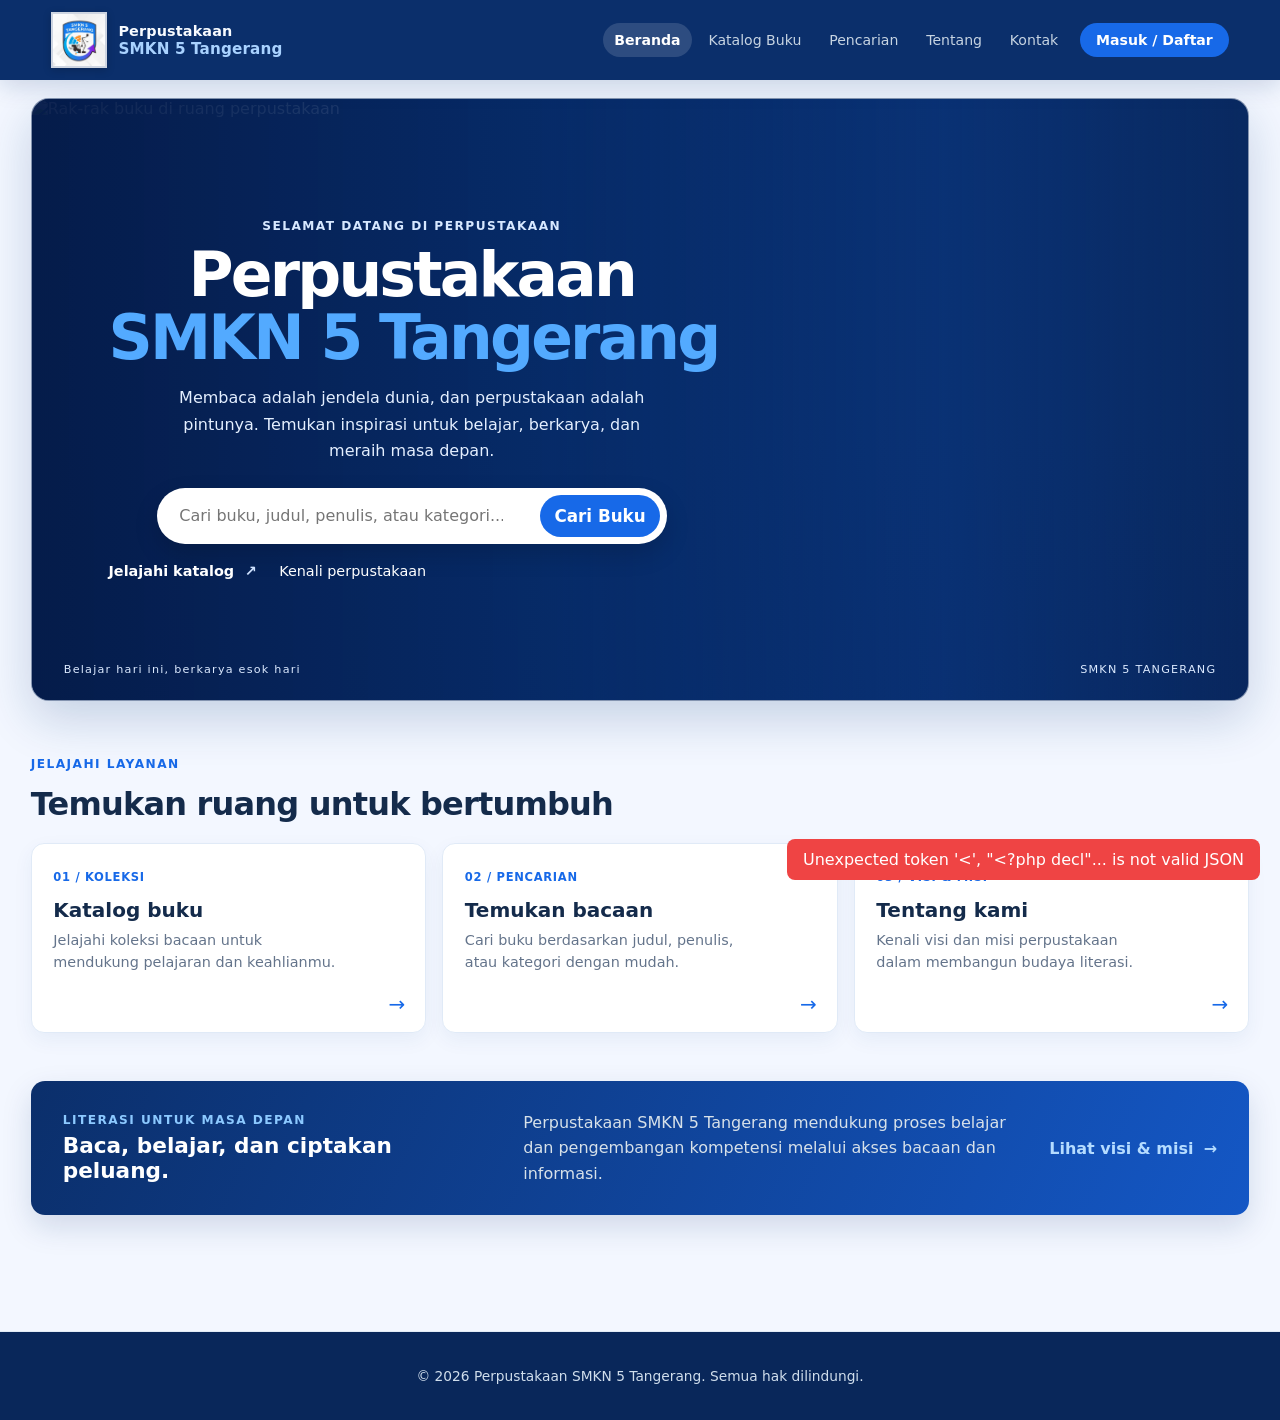
==== index.html @ cb577e8e "Update library branding for SMKN 5 Tangerang Co-authored-by: Copilot <223556219+Copilot@users.norepl" ====
<!DOCTYPE html>
<html lang="id">
<head>
    <meta charset="UTF-8">
    <meta name="viewport" content="width=device-width, initial-scale=1.0">
    <meta name="theme-color" content="#0b2f6b">
    <title>Perpustakaan SMKN 5 Tangerang</title>
    <link rel="stylesheet" href="stle.css">
</head>
<body>
    <header id="site-header">
        <div class="brand-group">
            <a class="site-logo" href="index.html" aria-label="Beranda"><img src="logo-smkn5.jpg" alt="Logo SMKN 5 Tangerang"></a>
            <h1>Perpustakaan<br><strong>SMKN 5 Tangerang</strong></h1>
        </div>
        <nav>
            <ul>
                <li><a href="index.html">Beranda</a></li>
                <li><a href="katalog.html">Katalog Buku</a></li>
                <li><a href="pencarian.html">Pencarian</a></li>
                <li><a href="tentang.html">Tentang</a></li>
                <li><a href="kontak.html">Kontak</a></li>
                <li id="nav-auth"><a href="login.html">Masuk / Daftar</a></li>
            </ul>
        </nav>
    </header>
    <main class="home-main">
        <section class="home-hero" aria-labelledby="home-title">
            <img class="home-hero-image" src="https://images.unsplash.com/photo-1507842217343-583bb7270b66?auto=format&amp;fit=crop&amp;w=2200&amp;q=85" alt="Rak-rak buku di ruang perpustakaan" fetchpriority="high">
            <div class="home-hero-shade"></div>
            <div class="home-hero-copy">
                <p class="home-eyebrow">Selamat datang di perpustakaan</p>
                <h2 id="home-title">Perpustakaan<br><span>SMKN 5 Tangerang</span></h2>
                <p class="home-intro">Membaca adalah jendela dunia, dan perpustakaan adalah pintunya. Temukan inspirasi untuk belajar, berkarya, dan meraih masa depan.</p>
                <form class="home-search" action="pencarian.html" method="get" role="search">
                    <label class="visually-hidden" for="home-search-input">Cari judul, penulis, atau kategori</label>
                    <input id="home-search-input" name="q" type="search" placeholder="Cari buku, judul, penulis, atau kategori..." autocomplete="off">
                    <button class="btn-primary" type="submit">Cari Buku</button>
                </form>
                <div class="hero-actions">
                    <a href="katalog.html" class="home-text-link">Jelajahi katalog <span aria-hidden="true">&#8599;</span></a>
                    <a href="tentang.html" class="home-text-link home-about-link">Kenali perpustakaan</a>
                </div>
            </div>
            <div class="home-hero-caption"><span>Belajar hari ini, berkarya esok hari</span><span>SMKN 5 TANGERANG</span></div>
        </section>

        <section class="home-shortcuts" aria-labelledby="shortcut-title">
            <div class="home-section-heading">
                <p class="home-eyebrow">Jelajahi layanan</p>
                <h2 id="shortcut-title">Temukan ruang untuk bertumbuh</h2>
            </div>
            <div class="shortcut-grid">
                <a class="shortcut-link" href="katalog.html">
                    <span class="shortcut-number">01 / KOLEKSI</span>
                    <h3>Katalog buku</h3>
                    <p>Jelajahi koleksi bacaan untuk mendukung pelajaran dan keahlianmu.</p>
                    <span class="shortcut-arrow" aria-hidden="true">&#8594;</span>
                </a>
                <a class="shortcut-link" href="pencarian.html">
                    <span class="shortcut-number">02 / PENCARIAN</span>
                    <h3>Temukan bacaan</h3>
                    <p>Cari buku berdasarkan judul, penulis, atau kategori dengan mudah.</p>
                    <span class="shortcut-arrow" aria-hidden="true">&#8594;</span>
                </a>
                <a class="shortcut-link" href="tentang.html">
                    <span class="shortcut-number">03 / VISI &amp; MISI</span>
                    <h3>Tentang kami</h3>
                    <p>Kenali visi dan misi perpustakaan dalam membangun budaya literasi.</p>
                    <span class="shortcut-arrow" aria-hidden="true">&#8594;</span>
                </a>
            </div>
        </section>

        <section class="home-news" aria-labelledby="news-title">
            <div>
                <p class="home-eyebrow">Literasi untuk masa depan</p>
                <h2 id="news-title">Baca, belajar, dan ciptakan peluang.</h2>
            </div>
            <p>Perpustakaan SMKN 5 Tangerang mendukung proses belajar dan pengembangan kompetensi melalui akses bacaan dan informasi.</p>
            <a class="home-news-link" href="tentang.html">Lihat visi &amp; misi <span aria-hidden="true">&#8594;</span></a>
        </section>
    </main>
    <footer>
        <p>&copy; 2026 Perpustakaan SMKN 5 Tangerang. Semua hak dilindungi.</p>
    </footer>
    <script src="script.js"></script>
</body>
</html>
---- stle.css ----
:root{
    --bg:#f3f6fa; --card:#f7d7a7; --accent:#214263; --accent-2:#397b9b; --success:#10b981; --danger:#ef4444; --muted:#637184;
}
*{box-sizing:border-box}
*[hidden]{display:none !important}
body{
    font-family: Inter, system-ui, -apple-system, 'Segoe UI', Roboto, 'Helvetica Neue', Arial;
    margin:0; padding:0; background:var(--bg); color:#2a4664;
}
header#site-header{
    background:#10263f;
    padding:0.9rem 1.2rem; display:flex; align-items:center; justify-content:space-between; gap:1rem; box-shadow:0 3px 14px rgba(16,38,63,0.16); flex-wrap:wrap;
}
.brand-group{display:flex; align-items:center; gap:0.75rem; min-width:0}
.site-logo{display:block; flex:0 0 54px; width:54px; height:54px; border-radius:50%; line-height:0}
.site-logo img{display:block; width:100%; height:100%}
header h1{font-size:1.05rem; margin:0; color:#f8fbff}
nav ul{list-style:none; margin:0; padding:0; display:flex; gap:0.6rem; align-items:center; flex-wrap:wrap}
nav li{ margin:0 }
nav a{ text-decoration:none; color:#c7d4e2; padding:0.45rem 0.6rem; border-radius:6px; display:inline-block; transition:background-color .18s ease, color .18s ease }
nav a:hover{ background:rgba(255,255,255,0.12); color:#ffffff }
#nav-auth{ margin-left:8px }
.user-greet{ font-weight:600; color:#ffffff; margin-right:0.5rem }

/* layout helpers */
.katalog-header{ display:flex; align-items:center; justify-content:space-between; gap:1rem; flex-wrap:wrap; margin-bottom:1rem }
.admin-controls{ display:flex; gap:0.8rem; align-items:flex-start; flex-wrap:wrap }
.admin-section{ display:flex; align-items:center; gap:0.6rem; flex-wrap:wrap }
.add-book-form{ display:flex; gap:0.5rem; align-items:center; flex-wrap:wrap }
.add-book-form input, .add-book-form select{ padding:0.5rem; border-radius:8px; border:1px solid #d6e0eb; min-width:150px }
.genre-list{ margin-top:0.6rem; display:flex; gap:0.5rem; flex-wrap:wrap }
.genre-item{ background:#e8eef4; color:#173451; padding:0.35rem 0.6rem; border-radius:999px; display:flex; gap:0.5rem; align-items:center; font-size:0.9rem }
.genre-item .del{ background:transparent; border:none; color:#ef4444; margin-left:0.4rem; cursor:pointer }
.search-row{ display:flex; gap:0.5rem; align-items:center; margin-bottom:0.6rem; flex-wrap:wrap }
.search-row select, .search-row input{ padding:0.5rem; border-radius:8px; border:1px solid #d6e0eb }
.genre-badge{ display:inline-block; margin-top:0.5rem; padding:0.25rem 0.6rem; background:#e7f0f6; color:var(--accent); border-radius:999px; font-size:0.85rem }
.meta-extra{ margin-top:0.6rem }

main{ padding:1.4rem; max-width:1100px; margin:0 auto 4.2rem auto }
.home-main{ max-width:none; padding:1rem clamp(1rem,3vw,3rem) 3rem }
.home-hero{ position:relative; display:flex; align-items:center; min-height:clamp(430px,66svh,620px); overflow:hidden; background:#122b43; color:#fff }
.home-hero-image, .home-hero-shade{ position:absolute; inset:0; width:100%; height:100% }
.home-hero-image{ object-fit:cover; object-position:center 53% }
.home-hero-shade{ background:linear-gradient(90deg,rgba(8,24,40,.88) 0%,rgba(8,24,40,.64) 42%,rgba(8,24,40,.12) 100%) }
.home-hero-copy{ position:relative; z-index:1; width:min(680px,76%); padding:4rem clamp(1.5rem,7vw,7rem); animation:home-rise .65s ease-out both }
.home-eyebrow{ margin:0 0 .9rem; color:#f1cf68; font-size:.76rem; font-weight:700; text-transform:uppercase }
.home-hero-copy h2{ max-width:610px; margin:0; color:#fff; font-family:Georgia,'Times New Roman',serif; font-size:clamp(2.8rem,5vw,4.5rem); font-weight:500; line-height:1.03 }
.home-intro{ max-width:440px; margin:1.2rem 0 0; color:#e0e8ef; font-size:1.05rem; line-height:1.65 }
.hero-actions{ display:flex; align-items:center; gap:1.4rem; margin-top:1.7rem }
.home-hero .btn-primary{ background:#f0cf67; color:#142a40; font-weight:700 }
.home-hero .btn-primary:hover{ background:#ffdf78; box-shadow:0 8px 24px rgba(0,0,0,.2) }
.home-text-link{ color:#fff; font-weight:600; text-decoration:none }
.home-text-link span{ margin-left:.35rem; color:#f1cf68 }
.home-hero-caption{ position:absolute; right:1.5rem; bottom:1.3rem; left:1.5rem; z-index:1; display:flex; justify-content:space-between; color:#e0e8ef; font-size:.78rem }
.home-shortcuts{ max-width:1280px; margin:0 auto; padding:4.2rem 0 3.6rem }
.home-section-heading{ margin-bottom:1.8rem }
.home-section-heading h2{ margin:0; color:#173451; font-family:Georgia,'Times New Roman',serif; font-size:2rem; font-weight:500 }
.shortcut-grid{ display:grid; grid-template-columns:repeat(3,minmax(0,1fr)); border-top:1px solid #d5dee7; border-bottom:1px solid #d5dee7 }
.shortcut-link{ position:relative; min-height:205px; padding:1.35rem 1.5rem 1.5rem 0; color:inherit; text-decoration:none; animation:home-rise .55s ease-out both }
.shortcut-link + .shortcut-link{ padding-left:1.5rem; border-left:1px solid #d5dee7 }
.shortcut-link:nth-child(2){ animation-delay:.08s }
.shortcut-link:nth-child(3){ animation-delay:.16s }
.shortcut-number{ color:#397b9b; font-size:.72rem; font-weight:700 }
.shortcut-link h3{ margin:1rem 0 .45rem; color:#173451; font-family:Georgia,'Times New Roman',serif; font-size:1.55rem; font-weight:500 }
.shortcut-link p{ max-width:290px; margin:0; color:var(--muted); line-height:1.55 }
.shortcut-arrow{ position:absolute; right:1.5rem; bottom:1.25rem; color:#397b9b; font-size:1.25rem; transition:transform .18s ease }
.shortcut-link:hover .shortcut-arrow{ transform:translateX(5px) }
.home-news{ display:grid; grid-template-columns:1fr 1.15fr auto; align-items:center; gap:2rem; max-width:1280px; margin:0 auto; padding:1.8rem 2rem; background:#173451; color:#fff }
.home-news .home-eyebrow{ margin-bottom:.4rem }
.home-news h2{ max-width:360px; margin:0; color:#fff; font-family:Georgia,'Times New Roman',serif; font-size:1.55rem; font-weight:500 }
.home-news > p{ margin:0; color:#d7e1e9; line-height:1.6 }
.home-news-link{ color:#f1cf68; font-weight:700; text-decoration:none; white-space:nowrap }
.home-news-link span{ margin-left:.3rem }
@keyframes home-rise{ from{ opacity:0; transform:translateY(14px) } to{ opacity:1; transform:translateY(0) } }

nav a.active{ background:rgba(255,255,255,0.16); color:#ffffff; font-weight:600 }
.btn-primary{ background:linear-gradient(90deg,#173451,#397b9b); color:white; border:none; padding:0.6rem 0.9rem; border-radius:8px; cursor:pointer }
.btn-secondary{ background:#e7f0f6; border:none; color:var(--accent); padding:0.5rem 0.85rem; border-radius:8px; cursor:pointer }
.btn-danger{ background:linear-gradient(90deg,#ef4444,#f97316); color:white; border:none; padding:0.45rem 0.7rem; border-radius:8px; cursor:pointer }
.btn-primary, .btn-secondary, .btn-danger{ display:inline-flex; align-items:center; justify-content:center; text-decoration:none; font:inherit; transition:transform .18s ease, box-shadow .18s ease, background-color .18s ease }
.btn-primary:hover{ transform:translateY(-2px); box-shadow:0 6px 18px rgba(23,52,81,0.2) }
.btn-secondary:hover{ background:#d8e6f0 }
.btn-danger:hover{ opacity:0.95; transform:translateY(-1px) }
button:focus-visible, a:focus-visible, input:focus-visible, select:focus-visible{ outline:3px solid #65b7d7; outline-offset:2px }
.profile-page{ max-width:960px }
.page-heading{ padding:1.2rem 0 1.35rem; border-bottom:1px solid #d9e2eb }
.page-heading h2, .section-heading h2{ margin:0.2rem 0 0.45rem; color:#173451 }
.page-heading > p:last-child{ margin:0; color:var(--muted) }
.eyebrow{ margin:0; color:#397b9b; font-size:0.76rem; font-weight:700; text-transform:uppercase }
.profile-panel{ display:flex; align-items:center; gap:1rem; margin:1.4rem 0 2.4rem; padding:1.25rem; background:#fff; border:1px solid #e0e7ee; border-left:4px solid var(--accent); border-radius:8px; box-shadow:0 8px 24px rgba(16,38,63,0.07) }
.profile-avatar{ display:grid; place-items:center; flex:0 0 58px; width:58px; height:58px; border-radius:50%; background:#173451; color:#fff; font-size:1.4rem; font-weight:700 }
.profile-info{ min-width:0 }
.profile-info h2{ margin:0.25rem 0; color:#173451 }
.profile-info p{ margin:0; color:var(--muted); overflow-wrap:anywhere }
.profile-stats{ display:flex; gap:1.5rem; margin-left:auto }
.profile-stats div{ display:grid; gap:0.2rem }
.profile-stats strong{ color:#173451; font-size:1.25rem }
.profile-stats span{ color:var(--muted); font-size:0.82rem }
.history-section{ margin-top:1.4rem }
.section-heading{ display:flex; align-items:end; justify-content:space-between; gap:1rem; margin-bottom:1rem }
.text-link{ color:#214263; font-weight:600 }
.loan-history{ display:grid; gap:0.7rem }
.loan-item{ display:flex; align-items:center; gap:1rem; padding:1rem; background:#fff; border:1px solid #e0e7ee; border-radius:8px }
.loan-copy{ min-width:0; flex:1 }
.loan-copy h3{ margin:0 0 0.3rem; color:#173451 }
.loan-copy p{ margin:0.2rem 0; color:var(--muted); font-size:0.9rem }
.loan-status{ padding:0.35rem 0.6rem; border-radius:999px; background:#fff1d7; color:#875d12; font-size:0.8rem; font-weight:700; white-space:nowrap }
.loan-status.is-returned{ background:#e5f5ed; color:#236b49 }
.empty-state{ color:var(--muted) }
.admin-page{ max-width:1280px }
.admin-page .page-heading{ margin-bottom:1.4rem }
.admin-stats{ display:grid; grid-template-columns:repeat(4,minmax(0,1fr)); gap:.8rem; margin:1.4rem 0 2.2rem }
.admin-stat{ display:grid; gap:.45rem; padding:1.1rem; background:#fff; border:1px solid #e0e7ee; border-top:3px solid #397b9b; border-radius:6px }
.admin-stat span{ color:var(--muted); font-size:.9rem }
.admin-stat strong{ color:#173451; font-size:1.8rem; line-height:1.1 }
.admin-stat small{ color:#7b8998 }
.report-section{ margin-top:1rem }
.report-filter-label{ display:grid; gap:.35rem; color:var(--muted); font-size:.82rem }
.report-filter-label select{ min-width:180px; padding:.55rem .7rem; border:1px solid #d6e0eb; border-radius:6px; background:#fff; color:#173451; font:inherit }
.report-table-wrap{ overflow-x:auto; border:1px solid #dfe6ed; border-radius:8px; background:#fff }
.report-table{ width:100%; border-collapse:collapse; text-align:left; white-space:nowrap }
.report-table th{ padding:.8rem .9rem; background:#eef3f7; color:#41566b; font-size:.76rem; text-transform:uppercase }
.report-table td{ padding:.85rem .9rem; border-top:1px solid #e8edf2; color:#2a4664; font-size:.88rem }
.report-table td span{ display:block; margin-top:.2rem; color:var(--muted); font-size:.78rem }
.report-table td .loan-status{ display:inline-block; margin:0 }
.report-empty{ padding:1.5rem !important; text-align:center; color:var(--muted) !important }
.user-management{ margin-bottom:2rem }
.user-management .section-heading{ margin-bottom:.6rem }
.section-description{ margin:.35rem 0 0; color:var(--muted); font-size:.88rem }
.account-security-note{ margin-bottom:.75rem; padding:.75rem .9rem; border:1px solid #cfe0f6; border-radius:8px; background:#eef5ff; color:#315579; font-size:.84rem; line-height:1.5 }
.account-table{ min-width:980px }
.account-table td{ vertical-align:top }
.account-password-reset{ min-width:180px }
.account-password-reset summary{ width:max-content; max-width:100%; list-style:none; cursor:pointer; font-size:.78rem }
.account-password-reset summary::-webkit-details-marker{ display:none }
.account-password-form{ display:grid; min-width:210px; gap:.5rem; margin-top:.65rem; padding:.7rem; border:1px solid #e1eaf5; border-radius:8px; background:#f8fbff; white-space:normal }
.account-password-form label{ display:grid; gap:.25rem; color:#536981; font-size:.76rem }
.account-password-form input{ width:100%; min-width:0; padding:.45rem .55rem; font:inherit }
.account-password-form .btn-primary{ padding:.5rem .65rem; font-size:.78rem }
.account-delete-button{ padding:.5rem .65rem; font-size:.78rem; white-space:nowrap }
.access-denied{ max-width:620px; margin:3rem auto; padding:2rem; background:#fff; border-left:4px solid #173451 }
.access-denied h2{ margin:.4rem 0; color:#173451 }
.access-denied > p:not(.eyebrow){ color:var(--muted) }
.stock-label{ margin:.8rem 0 0; color:var(--muted); font-size:.84rem }
.stock-label strong{ color:#173451 }
.card-actions{ display:grid; grid-template-columns:1fr 1fr; gap:.5rem; margin-top:1rem }
.card-actions [data-idx]{ grid-column:1/-1 }
.card-actions button{ width:100%; margin:0 !important }
.card-actions button:disabled{ background:#b5c0ca; box-shadow:none; cursor:not-allowed; transform:none }
.book-edit-form{ display:grid; gap:.65rem; margin-top:.9rem; padding-top:.9rem; border-top:1px solid #e0e7ee; text-align:left }
.book-edit-form label{ display:grid; gap:.25rem; color:var(--muted); font-size:.82rem }
.book-edit-form input, .book-edit-form select{ width:100%; min-width:0; padding:.55rem; border:1px solid #d6e0eb; border-radius:6px; color:#173451; font:inherit }
.edit-actions{ display:flex; gap:.5rem }
.edit-actions button{ flex:1 }

.auth-page{ display:flex; align-items:center; justify-content:center; height:70vh }
.auth-card{ background:var(--card); padding:1.4rem; border-radius:12px; box-shadow:0 10px 30px rgba(5, 7, 10, 0.09); width:100%; max-width:420px }
.auth-card h2{ margin-top:0 }
.auth-card label{ display:block; margin-top:0.6rem; color:var(--muted); font-size:0.9rem }
.auth-card input{ width:100%; padding:0.6rem; margin-top:0.2rem; border:1px solid #eff1f3; border-radius:8px }
.auth-card .muted{ color:var(--muted); font-size:0.9rem }
.auth-card .small{ font-size:0.8rem }

.book-list{ display:grid; grid-template-columns: repeat(auto-fit,minmax(220px,1fr)); gap:1rem; margin-top:1rem }
.buku.card{ background:var(--card); padding:1rem; border-radius:10px; text-align:center; box-shadow:0 6px 20px rgba(16,38,63,0.07) }
.buku.card img{ width:120px; height:150px; object-fit:cover; border-radius:6px }
.card-actions{ margin-top:0.8rem }
.card-actions button{ width:100%; }

.admin-controls{ display:flex; gap:0.8rem; align-items:center; flex-wrap:wrap }
.admin-controls{ padding:1rem; background:#fff; border:1px solid #e0e7ee; border-radius:8px }
.buku.card{ border:1px solid #e5eaf0; transition:transform .2s ease, box-shadow .2s ease }
.buku.card:hover{ transform:translateY(-3px); box-shadow:0 12px 26px rgba(16,38,63,0.12) }
.admin-section{ display:flex; align-items:center; gap:0.6rem }
.add-book-form{ display:flex; gap:0.5rem; align-items:center; flex-wrap:wrap }
.add-book-form input, .add-book-form select{ padding:0.5rem; border-radius:8px; border:1px solid #d6e0eb }
.genre-list{ margin-top:0.6rem; display:flex; gap:0.5rem; flex-wrap:wrap }
.genre-item{ background:#e8eef4; color:#173451; padding:0.35rem 0.6rem; border-radius:999px; display:flex; gap:0.5rem; align-items:center; font-size:0.9rem }
.genre-item .del{ background:transparent; border:none; color:#ef4444; margin-left:0.4rem; cursor:pointer }
.search-row{ display:flex; gap:0.5rem; align-items:center; margin-bottom:0.6rem }
.search-row select, .search-row input{ padding:0.5rem; border-radius:8px; border:1px solid #d6e0eb }
.genre-badge{ display:inline-block; margin-top:0.5rem; padding:0.25rem 0.6rem; background:#e7f0f6; color:var(--accent); border-radius:999px; font-size:0.85rem }
.meta-extra{ margin-top:0.6rem }

footer{ margin-top:2.2rem; padding:2rem; text-align:center; color:var(--muted); font-size:0.95rem }

/* search results */
.results{ display:flex; flex-direction:column; gap:0.6rem; margin-top:0.5rem }
.result{ display:flex; gap:1rem; align-items:center; border-radius:8px; padding:0.65rem; background:#fff; box-shadow:0 4px 12px rgba(16,38,63,0.06) }
.result img{ width:72px; height:72px; object-fit:cover; border-radius:6px }
.result .meta h4{ margin:0; font-size:1rem }
.result .meta p{ margin:0; color:var(--muted) }

/* toast */
.toast{ position:fixed; right:20px; bottom:20px; background:#111827; color:white; padding:0.7rem 1rem; border-radius:8px; opacity:0; transition:opacity .25s }
.toast-success{ background:linear-gradient(90deg,#173451,#397b9b) }
.toast-error{ background:var(--danger) }

@media (max-width:640px){
    header{ padding:0.8rem }
    .auth-card{ margin:1.2rem }

    /* responsive nav and header */
    .brand-group{ width:100%; justify-content:center }
    header h1{ width:auto; order:0; text-align:left; margin:0 }
    nav ul{ width:100%; justify-content:center }
    .profile-panel{ flex-wrap:wrap }
    .profile-stats{ width:100%; margin:0; padding-top:0.8rem; border-top:1px solid #e5eaf0 }
    .section-heading{ align-items:flex-start; flex-direction:column }
    .loan-item{ align-items:flex-start; flex-wrap:wrap }
    .loan-item .btn-secondary{ margin-left:auto }

    /* katalog/admin responsive */
    .katalog-header{ flex-direction:column; align-items:flex-start }
    .add-book-form{ width:100% }
    .add-book-form input, .add-book-form select{ min-width:120px; width:100% }

    /* search responsive */
    .search-row{ flex-direction:column; align-items:stretch }
    .search-row select, .search-row input{ width:100% }
    .home-main{ padding:0 0 2rem }
    .home-hero{ min-height:520px }
    .home-hero-image{ object-position:58% center }
    .home-hero-shade{ background:linear-gradient(90deg,rgba(8,24,40,.84),rgba(8,24,40,.48)) }
    .home-hero-copy{ width:100%; padding:3rem 1.4rem 4rem }
    .home-hero-copy h2{ font-size:2.75rem }
    .home-intro{ font-size:.98rem }
    .hero-actions{ align-items:flex-start; flex-direction:column; gap:1rem }
    .home-hero-caption{ right:1.2rem; left:1.2rem; font-size:.7rem }
    .home-shortcuts{ padding:2.8rem 1.2rem }
    .home-section-heading h2{ font-size:1.7rem }
    .shortcut-grid{ grid-template-columns:1fr }
    .shortcut-link, .shortcut-link + .shortcut-link{ min-height:170px; padding:1.25rem 2rem 1.25rem 0; border-left:0 }
    .shortcut-link + .shortcut-link{ border-top:1px solid #d5dee7 }
    .shortcut-link h3{ margin-top:.65rem }
    .shortcut-arrow{ right:.4rem; bottom:1.1rem }
    .home-news{ grid-template-columns:1fr; gap:1rem; margin:0 1.2rem; padding:1.4rem }
    .home-news h2{ font-size:1.4rem }
    .admin-stats{ grid-template-columns:repeat(2,minmax(0,1fr)); gap:.55rem }
    .admin-stat{ padding:.85rem }
    .admin-stat strong{ font-size:1.55rem }
    .report-section .section-heading{ gap:.8rem }
    .report-filter-label, .report-filter-label select{ width:100% }
    .admin-controls{ width:100% }
    .admin-section{ width:100%; align-items:stretch }
    .add-book-form{ display:grid; grid-template-columns:1fr }
}

@media (prefers-reduced-motion:reduce){
    *, *::before, *::after{ scroll-behavior:auto !important; animation-duration:.01ms !important; animation-iteration-count:1 !important; transition-duration:.01ms !important }
}

/* Shared library interface */
:root{
    --bg:#f3f7fc;
    --card:#fff;
    --accent:#1769e8;
    --accent-2:#3987f5;
    --muted:#64748b;
}
body{
    min-height:100vh;
    background:#f3f7fc;
    color:#172b49;
}
header#site-header{
    position:relative;
    z-index:2;
    min-height:74px;
    padding:.65rem clamp(1rem,3vw,2.6rem);
    background:#082441;
    box-shadow:0 5px 20px rgba(8,36,65,.16);
}
.brand-group{ gap:.7rem }
.site-logo{
    flex-basis:46px;
    width:46px;
    height:46px;
    overflow:hidden;
    border:2px solid rgba(255,255,255,.8);
    box-shadow:0 2px 8px rgba(0,0,0,.18);
}
header h1{ font-size:.98rem; letter-spacing:.01em }
nav ul{ gap:.2rem }
nav a{
    padding:.55rem .68rem;
    border-radius:7px;
    font-size:.88rem;
}
nav a:hover, nav a.active{ background:#1769e8; color:#fff }
#nav-auth{ margin-left:.35rem }
#nav-auth > a{
    background:#1769e8;
    color:#fff;
    font-weight:700;
}
#nav-auth > a:hover{ background:#3987f5 }
.user-greet{ font-size:.82rem }
main{
    width:min(100%,1200px);
    padding:2rem clamp(1rem,3vw,2rem);
}
.home-main{ width:100%; padding:1rem clamp(1rem,3vw,2.6rem) 3rem }
.home-hero{
    min-height:clamp(420px,62vh,590px);
    border-radius:14px;
    box-shadow:0 16px 45px rgba(8,36,65,.18);
}
.home-hero-image{ object-position:center 55% }
.home-hero-shade{
    background:linear-gradient(90deg,rgba(5,24,45,.78),rgba(5,24,45,.42) 60%,rgba(5,24,45,.12));
}
.home-hero-copy{
    width:min(780px,90%);
    padding:4rem clamp(1.5rem,8vw,7rem);
    text-align:center;
}
.home-hero-copy h2{
    max-width:700px;
    margin-inline:auto;
    font-family:Inter,system-ui,-apple-system,'Segoe UI',sans-serif;
    font-size:clamp(2.2rem,4.3vw,3.5rem);
    font-weight:750;
    line-height:1.12;
    text-wrap:balance;
}
.home-hero-copy .home-eyebrow{
    margin-bottom:.65rem;
    color:#d7e8ff;
    letter-spacing:.12em;
}
.home-intro{
    max-width:600px;
    margin:.9rem auto 1.5rem;
    font-size:1rem;
}
.home-search{
    display:flex;
    width:min(100%,620px);
    margin:0 auto 1.1rem;
    padding:.3rem;
    border-radius:9px;
    background:#fff;
    box-shadow:0 8px 28px rgba(0,0,0,.18);
}
.home-search input{
    flex:1;
    min-width:0;
    padding:.8rem .9rem;
    border:0;
    border-radius:7px;
    color:#172b49;
    font:inherit;
}
.home-search .btn-primary{
    min-width:48px;
    border-radius:7px;
    background:#1769e8;
    color:#fff;
    font-size:1.05rem;
}
.home-hero .home-text-link{ color:#fff }
.home-hero .home-text-link span{ color:#cfe2ff }
.home-hero-caption{ font-size:.76rem }
.home-shortcuts{ padding:3.2rem 0 3rem }
.home-shortcuts .home-eyebrow{ color:#1769e8 }
.home-section-heading h2{
    font-family:Inter,system-ui,-apple-system,'Segoe UI',sans-serif;
    font-size:1.7rem;
    font-weight:700;
}
.shortcut-grid{
    gap:1rem;
    border:0;
}
.shortcut-link, .shortcut-link + .shortcut-link{
    min-height:190px;
    padding:1.35rem;
    border:1px solid #e1eaf5;
    border-radius:11px;
    background:#fff;
    box-shadow:0 5px 18px rgba(15,52,92,.05);
    transition:transform .18s ease,box-shadow .18s ease;
}
.shortcut-link:hover{
    transform:translateY(-3px);
    box-shadow:0 12px 24px rgba(15,52,92,.1);
}
.shortcut-link h3{
    color:#173451;
    font-family:Inter,system-ui,-apple-system,'Segoe UI',sans-serif;
    font-size:1.18rem;
    font-weight:700;
}
.shortcut-arrow{ right:1.35rem; bottom:1rem; color:#1769e8 }
.home-news{
    border-radius:12px;
    background:#082441;
}
.home-news h2{ font-family:Inter,system-ui,-apple-system,'Segoe UI',sans-serif }
.home-news .home-eyebrow{ color:#a8ccff }
.home-news-link{ color:#bcd7ff }
@keyframes home-rise{ from{ opacity:0; transform:translateY(14px) } to{ opacity:1; transform:translateY(0) } }

button, input, select{ font:inherit }
input, select{
    min-height:42px;
    border:1px solid #d9e3ef;
    border-radius:8px;
    background:#fff;
    color:#172b49;
}
input:focus, select:focus{
    border-color:#3987f5;
    box-shadow:0 0 0 3px rgba(57,135,245,.13);
}
.btn-primary{
    border-radius:7px;
    background:#1769e8;
    color:#fff;
    font-weight:650;
}
.btn-primary:hover{ background:#0e59ce }
.btn-secondary{
    border:1px solid #d9e5f3;
    border-radius:7px;
    background:#eef5ff;
    color:#1458b8;
}
.btn-secondary:hover{ background:#e0edff }
.page-heading{ padding:0 0 1.4rem; border-color:#e0e8f2 }
.page-heading h2, .section-heading h2{
    color:#102b4d;
    font-size:1.65rem;
}
.eyebrow, .shortcut-number{ color:#1769e8 }
.profile-panel, .loan-item, .admin-stat, .report-table-wrap, .access-denied,
.auth-card, .buku.card, #katalog, #pencarian, #tentang, #kontak{
    border:1px solid #e1eaf5;
    border-radius:11px;
    background:#fff;
    box-shadow:0 6px 22px rgba(15,52,92,.06);
}
.profile-panel{ border-left:4px solid #1769e8 }
.profile-avatar{ background:#1769e8 }
.profile-info h2, .profile-stats strong, .admin-stat strong{ color:#102b4d }
.loan-status.is-active{ background:#e8f1ff; color:#1756a8 }
.admin-stat{ border-top:3px solid #3987f5 }
.report-table th{ background:#edf4fc; color:#405a78 }
.report-table td{ border-color:#edf1f6 }
.report-filter-label select{ border-color:#d9e3ef; border-radius:8px }
.access-denied{ padding:2rem; border-left:4px solid #1769e8 }
.auth-page{ min-height:calc(100vh - 190px); height:auto; padding:2rem 1rem }
.auth-card{ padding:2rem; border-radius:13px }
.auth-card h2{ color:#102b4d; font-size:1.65rem }
.auth-card label{ color:#40536b; font-weight:600 }
.auth-card input{ min-height:44px; border-color:#d9e3ef }
.auth-card form .btn-primary{ width:100%; margin-top:1rem; min-height:44px }
.auth-card .muted a, .text-link{ color:#1769e8 }
.book-list{ grid-template-columns:repeat(auto-fit,minmax(210px,1fr)); gap:1.15rem }
.buku.card{
    padding:1.15rem;
    text-align:left;
    transition:transform .2s ease,box-shadow .2s ease;
}
.buku.card img{
    display:block;
    width:min(100%,150px);
    height:172px;
    margin:0 auto 1rem;
    border-radius:7px;
    background:#f1f5fa;
}
.buku.card h3{ margin:.4rem 0; color:#102b4d; font-size:1rem }
.buku.card p{ color:#64748b; font-size:.9rem }
.buku.card .card-actions .btn-primary{ min-height:38px }
.genre-badge{ background:#eaf2ff; color:#1756a8 }
.admin-controls{ border-color:#e1eaf5; border-radius:10px; box-shadow:0 4px 16px rgba(15,52,92,.05) }
.search-row{
    gap:.7rem;
    margin:1rem 0;
    padding:.85rem;
    border:1px solid #e1eaf5;
    border-radius:10px;
    background:#fff;
    box-shadow:0 4px 16px rgba(15,52,92,.04);
}
.search-row input{ flex:1; min-width:220px; padding:.65rem .8rem }
.search-row select{ min-width:155px; padding:.6rem .75rem }
.search-row button{
    min-height:42px;
    padding:.55rem 1.1rem;
    border:0;
    border-radius:7px;
    background:#1769e8;
    color:#fff;
    cursor:pointer;
    font-weight:650;
}
.result{
    gap:1rem;
    padding:.85rem;
    border:1px solid #e5edf6;
    border-radius:10px;
    box-shadow:none;
}
.result img{ width:70px; height:88px; border-radius:6px }
#katalog, #pencarian, #tentang, #kontak{ padding:clamp(1rem,3vw,1.6rem) }
#katalog h2, #pencarian h2, #tentang h2, #kontak h2{ margin-top:0; color:#102b4d }
#hasil > p{ color:#526780; font-weight:600 }
.stock-label strong{ color:#1769e8 }
footer{
    margin-top:2rem;
    padding:1.4rem 1rem;
    border-top:1px solid #e1eaf5;
    background:#fff;
    color:#64748b;
    font-size:.86rem;
}
.visually-hidden{
    position:absolute;
    width:1px;
    height:1px;
    padding:0;
    margin:-1px;
    overflow:hidden;
    clip:rect(0,0,0,0);
    white-space:nowrap;
    border:0;
}

@media (max-width:760px){
    header#site-header{ justify-content:center }
    .brand-group{ width:auto }
    nav{ width:100% }
    nav ul{ justify-content:center }
    nav a{ padding:.45rem .55rem; font-size:.82rem }
    #nav-auth{ margin-left:0 }
    main{ padding:1.25rem 1rem }
    .home-main{ padding:0 1rem 2rem }
    .home-hero{ min-height:500px; border-radius:0 0 12px 12px }
    .home-hero-copy{ width:100%; padding:3rem 1.25rem 4rem }
    .home-hero-copy h2{ font-size:clamp(2rem,8vw,2.8rem) }
    .home-intro{ font-size:.95rem }
    .home-search{ margin-bottom:1rem }
    .home-search input{ min-height:44px; font-size:.9rem }
    .home-search .btn-primary{ min-width:44px }
    .home-shortcuts{ padding:2.3rem 0 }
    .shortcut-grid{ grid-template-columns:1fr }
    .shortcut-link, .shortcut-link + .shortcut-link{ min-height:150px }
    .home-news{ margin:0; padding:1.4rem }
    .search-row{ align-items:stretch }
    .search-row input, .search-row select{ width:100%; min-width:0 }
}
@media (max-width:420px){
    header h1{ font-size:.88rem }
    .site-logo{ flex-basis:40px; width:40px; height:40px }
    nav ul{ gap:.1rem }
    nav a{ padding:.42rem; font-size:.75rem }
    .auth-card{ margin:0; padding:1.4rem }
    .home-hero{ min-height:470px }
}

/* Catalog */
.catalog-main{ max-width:1280px; margin-bottom:2rem }
.catalog-panel{ padding:1.5rem; }
.catalog-heading{
    display:flex;
    align-items:center;
    justify-content:space-between;
    gap:1.25rem;
    margin-bottom:1.25rem;
}
.catalog-heading h2{ margin:.25rem 0; font-size:1.55rem }
.catalog-heading > div > p:last-child{ margin:.3rem 0 0; color:#667991; font-size:.9rem }
.catalog-search{
    display:flex;
    width:min(310px,100%);
    padding:.22rem;
    border:1px solid #dce6f2;
    border-radius:8px;
    background:#fff;
}
.catalog-search input{ flex:1; min-width:0; padding:.55rem .7rem; border:0 }
.catalog-search button{ min-width:40px; padding:.4rem; border-radius:6px }
.catalog-layout{ display:grid; grid-template-columns:190px minmax(0,1fr); gap:1.2rem }
.catalog-categories{
    align-self:start;
    padding:.9rem;
    border:1px solid #e3ebf5;
    border-radius:9px;
    background:#fbfdff;
}
.catalog-categories h3{ margin:0 0 .65rem; color:#142b4b; font-size:.96rem }
.category-list{ display:grid; gap:.3rem }
.category-filter{
    width:100%;
    padding:.62rem .7rem;
    border:0;
    border-radius:6px;
    background:transparent;
    color:#536981;
    cursor:pointer;
    text-align:left;
    font-size:.87rem;
}
.category-filter::before{ content:""; display:inline-block; width:.58rem; height:.58rem; margin-right:.78rem; border-radius:2px; background:#7890aa }
.category-filter:hover{ background:#eef5ff; color:#1756a8 }
.category-filter.active{ background:#1769e8; color:#fff; font-weight:650 }
.category-filter.active::before{ background:#fff }
.catalog-results{ min-width:0 }
.catalog-results .katalog-header{ margin-bottom:.7rem }
.catalog-results .book-list{ grid-template-columns:repeat(3,minmax(0,1fr)); gap:.75rem; margin-top:0 }
.catalog-results .buku.card{ padding:.8rem; text-align:left }
.catalog-results .buku.card img{ width:100%; max-width:128px; height:150px; margin:0 auto .7rem }
.catalog-results .buku.card h3{ font-size:.94rem; line-height:1.35 }
.catalog-results .buku.card p{ margin:.3rem 0; font-size:.82rem }
.catalog-results .genre-badge{ margin-top:.2rem; font-size:.75rem }
.catalog-results .stock-label{ font-size:.78rem !important }
.catalog-results .card-actions{ margin-top:.65rem }
.catalog-results .card-actions button{ padding:.5rem; font-size:.82rem }

/* Search */
.search-page{ max-width:none; width:100%; padding:0 0 2rem; margin-bottom:2rem }
.search-page #pencarian{ padding:0; overflow:hidden; border:0; border-radius:0; background:transparent; box-shadow:none }
.search-hero{
    padding:2.8rem 1.2rem 2.1rem;
    background:
        linear-gradient(90deg,rgba(5,22,42,.78),rgba(5,22,42,.58)),
        url("https://images.unsplash.com/photo-1507842217343-583bb7270b66?auto=format&fit=crop&w=1800&q=80") center 48%/cover;
    color:#fff;
    text-align:center;
}
.search-hero .eyebrow{ color:#d5e7ff; letter-spacing:.1em }
.search-hero h2{ margin:.35rem 0; color:#fff !important; font-size:clamp(1.5rem,3vw,2rem) !important }
.search-hero > p:not(.eyebrow){ margin:.4rem 0 1.2rem; color:#e0e9f3; font-size:.9rem }
.search-hero .search-row{
    width:min(760px,100%);
    margin:0 auto;
    padding:.3rem;
    border:0;
    border-radius:9px;
    background:#fff;
    box-shadow:0 9px 24px rgba(0,0,0,.2);
}
.search-hero .search-row input{ min-width:0; border:0; padding:.65rem .8rem }
.search-hero .search-row select{ max-width:170px; min-height:40px; padding:.5rem; border:0; border-left:1px solid #e4ebf4; border-radius:0 }
.search-hero .search-row button{ min-width:44px; font-size:0 }
.search-hero .search-row button::after{ content:"⌕"; font-size:1.45rem; line-height:1 }
.search-results-panel{
    width:min(1050px,calc(100% - 2rem));
    margin:1.5rem auto 0;
    padding:1.3rem;
    border:1px solid #e1eaf5;
    border-radius:11px;
    background:#fff;
    box-shadow:0 6px 22px rgba(15,52,92,.05);
}
.search-results-heading{ display:flex; align-items:center; justify-content:space-between; gap:1rem; margin-bottom:.8rem }
.search-results-heading h2{ margin:.2rem 0; font-size:1.2rem !important }
.sort-control{ display:flex; align-items:center; gap:.55rem; color:#64748b; font-size:.82rem }
.sort-control select{ min-width:130px; padding:.45rem .65rem; font:inherit }
.search-results-panel #hasil > p{ margin:.2rem 0 .8rem; color:#60748c; font-size:.84rem; font-weight:500 }
.search-results-panel .results{ gap:.6rem }
.search-results-panel .result{ min-height:95px; padding:.65rem .8rem; border-color:#e7edf5; box-shadow:none }
.search-results-panel .result img{ width:65px; height:78px; object-fit:cover }
.search-results-panel .meta h4{ color:#142b4b }
.search-results-panel .meta p{ margin-top:.22rem; font-size:.82rem }

/* Login and registration */
.auth-page{
    width:100%;
    max-width:none;
    min-height:calc(100vh - 140px);
    height:auto;
    margin:0;
    padding:2.5rem clamp(1rem,6vw,5rem);
    background:#f3f7fc;
}
.auth-layout{
    display:grid;
    grid-template-columns:minmax(250px,.82fr) minmax(340px,1fr);
    width:min(900px,100%);
    min-height:490px;
    overflow:hidden;
    border:1px solid #e0e9f4;
    border-radius:13px;
    background:#fff;
    box-shadow:0 12px 35px rgba(13,48,84,.1);
}
.auth-brand-panel{
    display:flex;
    flex-direction:column;
    align-items:center;
    justify-content:center;
    padding:2rem;
    background:linear-gradient(155deg,#0d345a,#082441 72%);
    color:#fff;
    text-align:center;
}
.auth-brand-panel::after{
    content:"";
    width:160px;
    height:90px;
    margin-top:1.5rem;
    border-radius:50% 50% 12px 12px;
    background:linear-gradient(145deg,rgba(52,139,247,.34),rgba(255,255,255,.08));
    clip-path:polygon(0 100%,8% 45%,22% 65%,34% 18%,49% 62%,62% 30%,78% 66%,91% 42%,100% 100%);
}
.auth-brand-panel img{ width:68px; height:68px; padding:5px; border-radius:50%; background:#fff }
.auth-brand-panel h2{ margin:1rem 0 .55rem; color:#fff; font-size:1.25rem; line-height:1.35 }
.auth-brand-panel p{ max-width:260px; margin:0; color:#d3e1f0; font-size:.86rem; line-height:1.6 }
.auth-card{
    align-self:center;
    width:100%;
    max-width:none;
    margin:0;
    padding:clamp(1.5rem,4vw,2.8rem);
    border:0;
    border-radius:0;
    background:#fff;
    box-shadow:none;
}
.auth-card .eyebrow{ letter-spacing:.06em }
.auth-card h2{ margin:.35rem 0; color:#142b4b; font-size:1.5rem }
.auth-description{ margin:.25rem 0 1.1rem; color:#718197; font-size:.86rem }
.auth-card form{ display:grid; gap:.55rem }
.auth-card label{ margin:.15rem 0 -.35rem; color:#455a73; font-size:.83rem; font-weight:600 }
.auth-card input:not([type="checkbox"]){ min-height:43px; margin:0; padding:.6rem .75rem; border:1px solid #dce5ef; border-radius:7px; background:#fff }
.auth-card form .btn-primary{ min-height:42px; margin-top:.35rem }
.auth-options{ display:flex; align-items:center; justify-content:space-between; gap:.8rem; margin:.25rem 0; font-size:.78rem }
.auth-options a{ color:#1769e8; text-decoration:none }
.auth-card .remember-option{ display:flex; align-items:center; gap:.35rem; margin:0; font-size:.78rem; font-weight:500 }
.auth-card .remember-option input{ width:14px; height:14px; min-height:0; margin:0; accent-color:#1769e8 }
.auth-switch{ margin:1.1rem 0 0; text-align:center }
.auth-card .small{ margin-top:.6rem }
.register-layout{ min-height:570px }
.register-layout .auth-card{ padding-block:1.8rem }
.register-layout .auth-card form{ grid-template-columns:1fr }
.register-layout .auth-card label{ margin-top:.15rem }
.register-layout .auth-card input{ min-height:39px !important }
.register-layout .auth-card select{ width:100%; min-height:39px; padding:.55rem .7rem; border:1px solid #dce5ef; border-radius:7px; background:#fff }
.admin-code-details{ margin-top:.2rem; color:#64748b; font-size:.78rem }
.admin-code-details summary{ width:max-content; cursor:pointer; color:#1769e8 }
.admin-code-details label{ display:block; margin:.55rem 0 .35rem !important }
.admin-code-details input{ width:100% }
.register-layout .auth-brand-panel::after{ width:190px; height:125px }

/* User dashboard */
.profile-page{
    display:grid;
    grid-template-columns:225px minmax(0,1fr);
    gap:1.4rem;
    max-width:1280px;
    padding-top:1.5rem;
}
.profile-sidebar{
    align-self:stretch;
    min-height:560px;
    padding:1rem;
    border-radius:11px;
    background:linear-gradient(180deg,#0d345a,#082441);
    color:#fff;
}
.profile-sidebar-brand{ display:flex; align-items:center; gap:.55rem; color:#fff; text-decoration:none; font-size:.76rem; line-height:1.35 }
.profile-sidebar-brand img{ width:38px; height:38px; padding:2px; border-radius:50%; background:#fff }
.profile-sidebar-user{ display:grid; justify-items:center; gap:.3rem; margin:1.5rem 0 1rem; padding-bottom:1rem; border-bottom:1px solid rgba(255,255,255,.16); font-size:.83rem }
.profile-sidebar-user .profile-avatar{ width:58px; height:58px; margin-bottom:.25rem; background:#e5f0ff; color:#1769e8 }
.profile-sidebar-user span{ color:#b8cce0; font-size:.75rem }
.profile-sidebar nav{ display:grid; gap:.35rem }
.profile-sidebar .profile-menu-link{ padding:.65rem .7rem; border-radius:6px; color:#d5e3f1; text-decoration:none; font-size:.82rem }
.profile-sidebar .profile-menu-link::before{ content:"◆"; margin-right:.55rem; color:#8bb9f5; font-size:.65rem }
.profile-sidebar .profile-menu-link:hover, .profile-sidebar .profile-menu-link.active{ background:#1769e8; color:#fff }
.profile-content{ min-width:0 }
.profile-content .page-heading{ padding:.25rem 0 .9rem; border:0 }
.profile-content .page-heading h2{ margin:.3rem 0; font-size:1.5rem }
.profile-content .page-heading > p:last-child{ font-size:.86rem }
.profile-overview{ display:grid; grid-template-columns:minmax(0,1.15fr) minmax(230px,.85fr); gap:.9rem }
.profile-content .profile-panel{ min-height:175px; margin:0; padding:1rem; border-left:0 }
.profile-content .profile-avatar{ background:#e6f1ff; color:#1769e8 }
.profile-content .profile-info h2{ font-size:1rem }
.profile-content .profile-stats{ display:none }
.profile-summary{ padding:1rem; border:1px solid #e1eaf5; border-radius:10px; background:#fff; box-shadow:0 6px 22px rgba(15,52,92,.05) }
.profile-summary > .eyebrow{ font-size:.68rem }
.profile-summary h2{ margin:.2rem 0 .8rem; color:#142b4b; font-size:1rem }
.profile-summary-cards{ display:grid; grid-template-columns:repeat(3,minmax(0,1fr)); gap:.45rem }
.profile-summary-cards article{ display:grid; gap:.35rem; min-height:74px; padding:.65rem .5rem; border:1px solid #e5edf6; border-radius:7px }
.profile-summary-cards strong{ color:#1769e8; font-size:1.15rem }
.profile-summary-cards span{ color:#667991; font-size:.65rem; line-height:1.25 }
.profile-content .history-section{ margin-top:1.3rem }
.profile-content .section-heading{ align-items:center; margin-bottom:.7rem }
.profile-content .section-heading h2{ font-size:1.1rem }
.profile-content .loan-history{ gap:.55rem }
.profile-content .loan-item{ padding:.75rem; border-radius:8px; box-shadow:none }
.profile-content .loan-copy h3{ font-size:.9rem }
.profile-content .loan-copy p{ font-size:.78rem }

/* About page */
.about-page{ padding:0 !important; overflow:hidden }
.about-hero{
    position:relative;
    display:grid;
    min-height:310px;
    place-items:center;
    overflow:hidden;
    background:url("https://smkn5tangerangkota.sch.id/uploads/article/sekolah_smkn5tng_vQ1RDtiwEf.jpg") center 50%/cover;
    color:#fff;
    text-align:center;
}
.about-hero-shade{ position:absolute; inset:0; background:linear-gradient(90deg,rgba(5,27,51,.78),rgba(5,27,51,.54)) }
.about-hero-copy{ position:relative; z-index:1; padding:2rem 1rem }
.about-hero .eyebrow{ color:#d6e8ff; letter-spacing:.12em }
.about-hero h2{ margin:.6rem 0; color:#fff !important; font-size:clamp(1.65rem,3.4vw,2.35rem) }
.about-hero-copy > p:last-child{ margin:.4rem 0; color:#e2ebf5; font-size:.9rem }
.about-values{ display:grid; grid-template-columns:repeat(3,minmax(0,1fr)); gap:0; padding:1.25rem }
.about-values article{ padding:1rem 1.1rem; text-align:left }
.about-values article + article{ border-left:1px solid #e5edf6 }
.about-icon{ display:grid; place-items:center; width:40px; height:40px; border-radius:10px; background:#eaf2ff; color:#1769e8; font-size:1.2rem }
.about-values h3{ margin:.7rem 0 .35rem; color:#142b4b; font-size:.98rem }
.about-values p{ margin:0; color:#63758b; font-size:.82rem; line-height:1.6 }
.about-footer{
    display:grid;
    grid-template-columns:1.2fr 1fr .8fr;
    gap:1.5rem;
    margin-top:0;
    padding:1.5rem max(1.2rem,calc((100% - 1150px)/2));
    background:#082441;
    color:#d0deec;
    text-align:left;
    font-size:.8rem;
}
.about-footer-brand{ display:flex; align-items:center; gap:.6rem; color:#fff }
.about-footer-brand img{ width:40px; height:40px; padding:2px; border-radius:50%; background:#fff }
.about-footer h2{ margin:0 0 .55rem; color:#fff; font-size:.88rem }
.about-footer p{ margin:.3rem 0; color:#d0deec }
.about-footer a{ color:#d0deec; text-decoration:none }
.about-footer a:hover{ color:#fff }
.about-footer .about-copyright{ grid-column:1/-1; margin:0; padding-top:.85rem; border-top:1px solid rgba(255,255,255,.15); text-align:center; font-size:.73rem }

@media (max-width:900px){
    .catalog-layout{ grid-template-columns:160px minmax(0,1fr); gap:.8rem }
    .catalog-results .book-list{ grid-template-columns:repeat(2,minmax(0,1fr)) }
    .profile-page{ grid-template-columns:190px minmax(0,1fr); gap:1rem }
    .profile-overview{ grid-template-columns:1fr }
}
@media (max-width:640px){
    .catalog-panel{ padding:1rem }
    .catalog-heading{ align-items:stretch; flex-direction:column }
    .catalog-search{ width:100% }
    .catalog-layout{ grid-template-columns:minmax(0,1fr) }
    .catalog-categories, .catalog-results{ width:100%; min-width:0 }
    .catalog-categories{ padding:.7rem }
    .category-list{ display:flex; overflow-x:auto; gap:.35rem; padding-bottom:.1rem }
    .category-filter{ width:auto; flex:0 0 auto; white-space:nowrap }
    .catalog-results .book-list{ grid-template-columns:repeat(2,minmax(0,1fr)) }
    .catalog-results .buku.card{ padding:.65rem }
    .catalog-results .buku.card img{ height:125px }
    .search-hero{ padding:2rem 1rem 1.5rem }
    .search-hero .search-row{ flex-direction:row; flex-wrap:wrap }
    .search-hero .search-row input{ flex-basis:100%; width:100%; min-height:42px }
    .search-hero .search-row select{ flex:1; max-width:none; border-left:0; border-top:1px solid #edf1f6 }
    .search-hero .search-row button{ flex:0 0 44px }
    .search-results-panel{ width:calc(100% - 1.2rem); padding:.9rem }
    .search-results-heading{ align-items:flex-start }
    .sort-control{ flex-direction:column; align-items:flex-start; gap:.25rem }
    .sort-control select{ min-width:105px; font-size:.75rem }
    .auth-page{ min-height:0; padding:1.3rem 1rem 2rem }
    .auth-layout{ grid-template-columns:1fr; min-height:0 }
    .auth-brand-panel{ min-height:215px; padding:1.3rem }
    .auth-brand-panel img{ width:48px; height:48px }
    .auth-brand-panel h2{ margin:.55rem 0 .3rem; font-size:1.05rem }
    .auth-brand-panel p{ font-size:.78rem }
    .auth-brand-panel::after{ display:none }
    .auth-card{ padding:1.4rem }
    .profile-page{ grid-template-columns:1fr; padding:1rem }
    .profile-sidebar{ min-height:0; padding:.75rem }
    .profile-sidebar-brand{ display:none }
    .profile-sidebar-user{ display:flex; justify-content:flex-start; margin:.1rem 0 .7rem; padding:0 0 .7rem }
    .profile-sidebar-user .profile-avatar{ width:38px; height:38px; flex-basis:38px; margin:0 .3rem 0 0; font-size:1rem }
    .profile-sidebar nav{ grid-template-columns:repeat(2,minmax(0,1fr)) }
    .profile-sidebar .profile-menu-link{ padding:.5rem; font-size:.74rem }
    .profile-sidebar .profile-menu-link::before{ margin-right:.35rem }
    .profile-content .profile-panel{ min-height:0 }
    .profile-summary-cards article{ min-height:66px }
    .about-hero{ min-height:260px }
    .about-values{ grid-template-columns:1fr; padding:.6rem 1rem }
    .about-values article{ padding:.9rem .3rem }
    .about-values article + article{ border-top:1px solid #e5edf6; border-left:0 }
    .about-footer{ grid-template-columns:1fr 1fr; gap:1rem; padding:1.2rem }
    .about-footer-brand{ grid-column:1/-1 }
}
@media (max-width:380px){
    .catalog-results .book-list{ grid-template-columns:1fr }
    .search-results-heading{ flex-direction:column }
    .sort-control{ flex-direction:row; align-items:center }
    .profile-sidebar nav{ grid-template-columns:1fr }
}

/* SMKN 5 Tangerang visual identity */
:root{
    --bg:#f3f7ff;
    --card:#ffffff;
    --accent:#1457c5;
    --accent-2:#3686ff;
    --success:#20a66a;
    --muted:#64748b;
}
body{ color:#142b4b; background:#f3f7ff }
header#site-header{
    position:relative;
    z-index:2;
    padding:.75rem clamp(1rem,4vw,3.5rem);
    background:#0b2f6b;
    box-shadow:0 6px 22px rgba(11,47,107,.17);
}
.brand-group{ gap:.7rem }
.site-logo{
    flex-basis:56px;
    width:56px;
    height:56px;
    border-radius:0;
}
.site-logo img{ object-fit:contain }
header h1{ font-size:.9rem; line-height:1.25; letter-spacing:.01em }
header h1 strong{ color:#a9d2ff; font-size:.95rem }
nav ul{ gap:.3rem }
nav a{ padding:.55rem .72rem; border-radius:999px; font-size:.88rem }
nav a:hover, nav a.active{ background:rgba(255,255,255,.14) }
#nav-auth a{ padding-inline:1rem; background:#1769e8; color:#fff; font-weight:700 }
#nav-auth a:hover{ background:#3283ff }

.home-main{ padding:1.1rem clamp(.8rem,2.4vw,2rem) 3rem }
.home-hero{
    min-height:clamp(470px,67svh,610px);
    border:1px solid rgba(255,255,255,.5);
    border-radius:18px;
    background:#092960;
    box-shadow:0 18px 48px rgba(17,58,118,.2);
}
.home-hero-image{ object-position:center 48% }
.home-hero-shade{
    background:
        linear-gradient(90deg,rgba(5,27,73,.96) 0%,rgba(6,43,105,.88) 43%,rgba(10,61,144,.42) 75%,rgba(8,41,98,.12) 100%),
        linear-gradient(0deg,rgba(7,34,88,.35),transparent 45%);
}
.home-hero-copy{ width:min(760px,77%); padding:4rem clamp(1.5rem,6vw,6rem) }
.home-eyebrow{ color:#8cc9ff; letter-spacing:.12em }
.home-hero-copy h2{
    max-width:670px;
    font-family:Inter,system-ui,-apple-system,'Segoe UI',sans-serif;
    font-size:clamp(2.6rem,4.8vw,4rem);
    font-weight:800;
    letter-spacing:-.045em;
    line-height:1.02;
}
.home-hero-copy h2 span{ color:#53aaff; white-space:nowrap }
.home-intro{ max-width:510px; margin-top:1rem; font-size:1rem; color:#e4efff }
.home-search{
    display:flex;
    width:min(510px,100%);
    gap:.4rem;
    margin-top:1.5rem;
    padding:.35rem;
    border:1px solid rgba(255,255,255,.5);
    border-radius:999px;
    background:#fff;
    box-shadow:0 10px 24px rgba(0,0,0,.15);
}
.home-search input{ min-width:0; flex:1; padding:.7rem 1rem; border:0; outline:0; background:transparent; color:#142b4b; font:inherit }
.home-search .btn-primary{
    min-width:100px;
    border-radius:999px;
    background:#1769e8;
    color:#fff;
}
.home-search .btn-primary:hover{ background:#3283ff }
.hero-actions{ gap:1.4rem; margin-top:1.2rem }
.home-text-link{ font-size:.9rem }
.home-about-link{ color:#d5e8ff; font-weight:500 }
.home-hero-caption{
    right:2rem;
    bottom:1.5rem;
    left:2rem;
    color:#dceaff;
    font-size:.7rem;
    letter-spacing:.11em;
}
.home-shortcuts{ max-width:1240px; padding:3.5rem 0 3rem }
.home-section-heading{ margin-bottom:1.25rem }
.home-section-heading h2{
    font-family:Inter,system-ui,-apple-system,'Segoe UI',sans-serif;
    color:#142b4b;
    font-size:clamp(1.55rem,3vw,2rem);
    font-weight:750;
    letter-spacing:-.025em;
}
.shortcut-grid{ gap:1rem; border:0 }
.shortcut-link, .shortcut-link + .shortcut-link{
    min-height:190px;
    padding:1.35rem;
    border:1px solid #e0eaf7;
    border-radius:13px;
    background:#fff;
    box-shadow:0 7px 20px rgba(20,66,132,.06);
    transition:transform .2s ease, box-shadow .2s ease;
}
.shortcut-link:hover{ transform:translateY(-4px); box-shadow:0 13px 28px rgba(20,66,132,.12) }
.shortcut-number{ color:#1769e8; letter-spacing:.06em }
.shortcut-link h3{
    margin:.85rem 0 .4rem;
    color:#142b4b;
    font-family:Inter,system-ui,-apple-system,'Segoe UI',sans-serif;
    font-size:1.25rem;
    font-weight:700;
}
.shortcut-link p{ font-size:.9rem }
.shortcut-arrow{ right:1.25rem; bottom:1rem; color:#1769e8 }
.home-news{
    grid-template-columns:1fr 1.15fr auto;
    gap:1.5rem;
    border-radius:14px;
    background:linear-gradient(115deg,#0b2f6b,#1457c5);
    box-shadow:0 12px 30px rgba(11,47,107,.15);
}
.home-news .home-eyebrow{ color:#8cc9ff }
.home-news h2{
    font-family:Inter,system-ui,-apple-system,'Segoe UI',sans-serif;
    font-size:1.35rem;
    font-weight:750;
}
.home-news-link{ color:#b5dcff }

.about-page{ padding:0 !important }
.about-hero{
    min-height:340px;
    background:
        linear-gradient(90deg,rgba(5,29,79,.9),rgba(7,53,128,.66)),
        url("https://images.unsplash.com/photo-1580582932707-520aed937b7b?auto=format&fit=crop&w=1800&q=85") center 48%/cover;
}
.about-hero-shade{ background:linear-gradient(90deg,rgba(5,27,73,.4),rgba(5,27,73,.08)) }
.about-hero-copy{ width:min(850px,100%); padding:3rem 1.2rem }
.about-hero .eyebrow{ color:#9bd0ff }
.about-hero h2{
    font-family:Inter,system-ui,-apple-system,'Segoe UI',sans-serif;
    font-size:clamp(2rem,4vw,3.2rem);
    font-weight:800;
}
.about-hero-copy > p:last-child{ font-size:1rem }
.about-values{
    width:min(1200px,100%);
    margin:0 auto;
    padding:2rem 1.2rem 2.5rem;
    grid-template-columns:1fr 1.4fr 1fr;
    gap:1rem;
}
.about-values article, .about-values article + article{
    padding:1.35rem;
    border:1px solid #e0eaf7;
    border-radius:13px;
    background:#fff;
    box-shadow:0 8px 24px rgba(20,66,132,.06);
}
.about-values h3{ margin:.85rem 0 .55rem; color:#142b4b; font-size:1.15rem }
.about-values p, .about-values li{ color:#536981; font-size:.9rem; line-height:1.65 }
.about-values ul{ margin:.45rem 0 0; padding-left:1.15rem }
.about-values li + li{ margin-top:.5rem }
.about-footer{ margin-top:0; background:#09275a }
footer:not(.about-footer){ background:#09275a; color:#d0deec }

@media (max-width:900px){
    .home-hero-copy{ width:85% }
    .about-values{ grid-template-columns:1fr 1.25fr }
    .about-values article:last-child{ grid-column:1/-1 }
}
@media (max-width:640px){
    header#site-header{ justify-content:center; padding:.7rem .75rem }
    .brand-group{ margin-right:auto }
    .site-logo{ flex-basis:52px; width:52px; height:52px }
    header h1{ font-size:.78rem }
    header h1 strong{ font-size:.83rem }
    nav{ width:100% }
    nav ul{ justify-content:center; gap:.15rem }
    nav a{ padding:.42rem .5rem; font-size:.78rem }
    #nav-auth{ margin-left:0 }
    #nav-auth a{ padding-inline:.7rem }
    .home-main{ padding:.65rem .65rem 2rem }
    .home-hero{ min-height:540px; border-radius:13px }
    .home-hero-image{ object-position:60% center }
    .home-hero-shade{ background:linear-gradient(90deg,rgba(5,27,73,.93),rgba(6,43,105,.77) 72%,rgba(8,41,98,.48)) }
    .home-hero-copy{ width:100%; padding:2.7rem 1.15rem 4rem }
    .home-hero-copy h2{ font-size:clamp(2.2rem,10vw,3.3rem) }
    .home-hero-copy h2 span{ white-space:normal }
    .home-intro{ font-size:.92rem }
    .home-search{ margin-top:1.2rem }
    .home-search input{ padding:.65rem .7rem; font-size:.83rem }
    .home-search .btn-primary{ min-width:82px; padding:.55rem .65rem; font-size:.82rem }
    .home-hero-caption{ right:1rem; bottom:1rem; left:1rem; font-size:.58rem }
    .hero-actions{ align-items:flex-start; flex-direction:column; gap:.75rem }
    .home-shortcuts{ padding:2.5rem 0 2rem }
    .shortcut-grid{ grid-template-columns:1fr; gap:.7rem }
    .shortcut-link, .shortcut-link + .shortcut-link{ min-height:0; padding:1.1rem }
    .home-news{ grid-template-columns:1fr; gap:.8rem; padding:1.3rem }
    .home-news-link{ white-space:normal }
    .about-hero{ min-height:280px }
    .about-hero-copy{ padding:2rem 1rem }
    .about-values{ grid-template-columns:1fr; padding:1rem }
    .about-values article:last-child{ grid-column:auto }
}
@media (prefers-reduced-motion:reduce){
    .shortcut-link{ transition:none }
    .shortcut-link:hover{ transform:none }
}
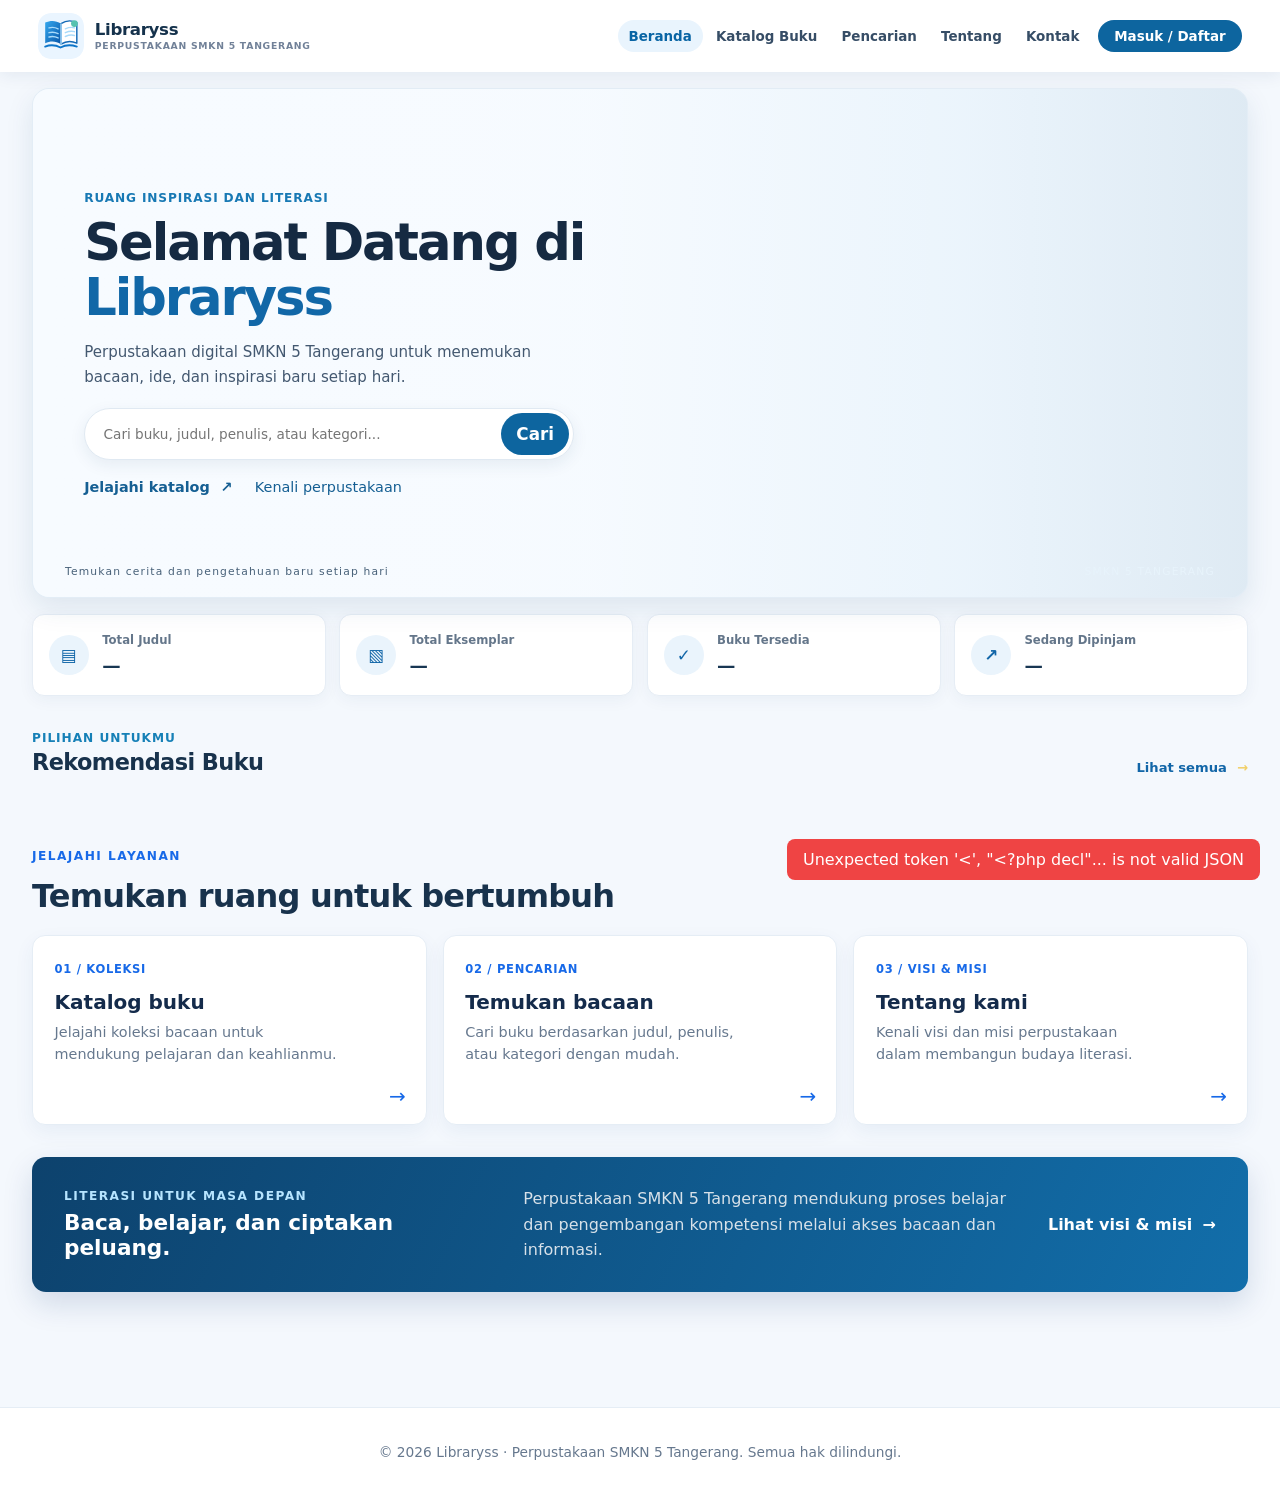
==== commit 4b69795e: "Refresh Libraryss dashboard UI Co-authored-by: Copilot <223556219+Copilot@users.noreply.github.com>" ====
--- a/index.html
+++ b/index.html
@@ -3,15 +3,15 @@
 <head>
     <meta charset="UTF-8">
     <meta name="viewport" content="width=device-width, initial-scale=1.0">
-    <meta name="theme-color" content="#0b2f6b">
-    <title>Perpustakaan SMKN 5 Tangerang</title>
+    <meta name="theme-color" content="#0c4c85">
+    <title>Libraryss - Perpustakaan SMKN 5 Tangerang</title>
     <link rel="stylesheet" href="stle.css">
 </head>
 <body>
     <header id="site-header">
         <div class="brand-group">
-            <a class="site-logo" href="index.html" aria-label="Beranda"><img src="logo-smkn5.jpg" alt="Logo SMKN 5 Tangerang"></a>
-            <h1>Perpustakaan<br><strong>SMKN 5 Tangerang</strong></h1>
+            <a class="site-logo" href="index.html" aria-label="Libraryss - Beranda"><img src="logo-libraryss.svg" alt="Logo Libraryss"></a>
+            <h1>Libraryss<small>PERPUSTAKAAN SMKN 5 TANGERANG</small></h1>
         </div>
         <nav>
             <ul>
@@ -29,20 +29,35 @@
             <img class="home-hero-image" src="https://images.unsplash.com/photo-1507842217343-583bb7270b66?auto=format&amp;fit=crop&amp;w=2200&amp;q=85" alt="Rak-rak buku di ruang perpustakaan" fetchpriority="high">
             <div class="home-hero-shade"></div>
             <div class="home-hero-copy">
-                <p class="home-eyebrow">Selamat datang di perpustakaan</p>
-                <h2 id="home-title">Perpustakaan<br><span>SMKN 5 Tangerang</span></h2>
-                <p class="home-intro">Membaca adalah jendela dunia, dan perpustakaan adalah pintunya. Temukan inspirasi untuk belajar, berkarya, dan meraih masa depan.</p>
+                <p class="home-eyebrow">Ruang inspirasi dan literasi</p>
+                <h2 id="home-title">Selamat Datang di<br><span>Libraryss</span></h2>
+                <p class="home-intro">Perpustakaan digital SMKN 5 Tangerang untuk menemukan bacaan, ide, dan inspirasi baru setiap hari.</p>
                 <form class="home-search" action="pencarian.html" method="get" role="search">
                     <label class="visually-hidden" for="home-search-input">Cari judul, penulis, atau kategori</label>
                     <input id="home-search-input" name="q" type="search" placeholder="Cari buku, judul, penulis, atau kategori..." autocomplete="off">
-                    <button class="btn-primary" type="submit">Cari Buku</button>
+                    <button class="btn-primary" type="submit">Cari</button>
                 </form>
                 <div class="hero-actions">
                     <a href="katalog.html" class="home-text-link">Jelajahi katalog <span aria-hidden="true">&#8599;</span></a>
                     <a href="tentang.html" class="home-text-link home-about-link">Kenali perpustakaan</a>
                 </div>
             </div>
-            <div class="home-hero-caption"><span>Belajar hari ini, berkarya esok hari</span><span>SMKN 5 TANGERANG</span></div>
+            <div class="home-hero-caption"><span>Temukan cerita dan pengetahuan baru setiap hari</span><span>SMKN 5 TANGERANG</span></div>
+        </section>
+
+        <section class="home-stats" aria-label="Ringkasan koleksi perpustakaan">
+            <article class="home-stat-card"><span class="home-stat-icon" aria-hidden="true">▤</span><span>Total Judul</span><strong id="home-book-count">—</strong></article>
+            <article class="home-stat-card"><span class="home-stat-icon" aria-hidden="true">▧</span><span>Total Eksemplar</span><strong id="home-copy-count">—</strong></article>
+            <article class="home-stat-card"><span class="home-stat-icon" aria-hidden="true">✓</span><span>Buku Tersedia</span><strong id="home-available-count">—</strong></article>
+            <article class="home-stat-card"><span class="home-stat-icon" aria-hidden="true">↗</span><span>Sedang Dipinjam</span><strong id="home-loaned-count">—</strong></article>
+        </section>
+
+        <section class="home-featured" aria-labelledby="featured-title">
+            <div class="home-section-heading">
+                <div><p class="home-eyebrow">Pilihan untukmu</p><h2 id="featured-title">Rekomendasi Buku</h2></div>
+                <a class="home-text-link" href="katalog.html">Lihat semua <span aria-hidden="true">→</span></a>
+            </div>
+            <div id="home-book-list" class="home-book-grid" aria-live="polite"></div>
         </section>
 
         <section class="home-shortcuts" aria-labelledby="shortcut-title">
@@ -82,7 +97,7 @@
         </section>
     </main>
     <footer>
-        <p>&copy; 2026 Perpustakaan SMKN 5 Tangerang. Semua hak dilindungi.</p>
+        <p>&copy; 2026 Libraryss · Perpustakaan SMKN 5 Tangerang. Semua hak dilindungi.</p>
     </footer>
     <script src="script.js"></script>
 </body>
--- a/stle.css
+++ b/stle.css
@@ -1109,4 +1109,340 @@
 @media (prefers-reduced-motion:reduce){
     .shortcut-link{ transition:none }
     .shortcut-link:hover{ transform:none }
+}
+
+/* Libraryss dashboard refresh */
+:root{
+    --bg:#f4f8fd;
+    --card:#fff;
+    --accent:#1266a8;
+    --accent-2:#258ac4;
+    --muted:#66788e;
+}
+body{ background:#f4f8fd; color:#152a42 }
+header#site-header{
+    min-height:72px;
+    padding:.55rem clamp(1rem,3vw,2.7rem);
+    background:rgba(255,255,255,.97);
+    box-shadow:0 3px 16px rgba(20,55,91,.08);
+}
+.brand-group{ gap:.65rem }
+.site-logo{
+    flex-basis:46px;
+    width:46px;
+    height:46px;
+    border:0;
+    border-radius:13px;
+    box-shadow:none;
+}
+.site-logo img{ object-fit:contain }
+header h1{
+    display:grid;
+    gap:.1rem;
+    color:#15324c;
+    font-size:1.04rem;
+    font-weight:800;
+    line-height:1.1;
+    letter-spacing:-.02em;
+}
+header h1 small{
+    color:#718198;
+    font-size:.58rem;
+    font-weight:700;
+    letter-spacing:.08em;
+}
+nav ul{ gap:.15rem }
+nav a{
+    padding:.53rem .68rem;
+    color:#364d66;
+    font-size:.84rem;
+    font-weight:600;
+}
+nav a:hover, nav a.active{ background:#e9f4fd; color:#0864a4 }
+#nav-auth > a{ border-radius:999px; background:#0d659f }
+#nav-auth > a:hover{ background:#084d7c }
+.user-greet{ color:#364d66 }
+main{ width:min(100%,1280px) }
+.home-main{ width:min(100%,1440px); padding:1rem clamp(1rem,2.5vw,2.3rem) 3rem }
+.home-hero{
+    min-height:clamp(390px,52vw,510px);
+    border:1px solid #e3edf6;
+    border-radius:17px;
+    background:#eaf4fc;
+    box-shadow:0 10px 28px rgba(18,71,112,.1);
+}
+.home-hero-image{
+    object-position:center 52%;
+    clip-path:ellipse(68% 105% at 82% 50%);
+}
+.home-hero-shade{
+    background:linear-gradient(90deg,#f7fbff 0%,rgba(247,251,255,.98) 33%,rgba(247,251,255,.9) 46%,rgba(247,251,255,.1) 76%,rgba(7,51,84,.05) 100%);
+}
+.home-hero-copy{
+    width:min(690px,65%);
+    padding:3rem clamp(1.5rem,4vw,4rem);
+    text-align:left;
+}
+.home-hero-copy .home-eyebrow{ color:#1879b4; letter-spacing:.07em }
+.home-hero-copy h2{
+    max-width:540px;
+    margin:0;
+    color:#152a42;
+    font-size:clamp(2.2rem,4vw,3.55rem);
+    font-weight:800;
+    line-height:1.08;
+    letter-spacing:-.04em;
+}
+.home-hero-copy h2 span{ color:#1167a7; white-space:normal }
+.home-intro{ max-width:480px; margin:.9rem 0 1.15rem; color:#435870; font-size:.94rem }
+.home-search{
+    width:min(100%,490px);
+    margin:1.1rem 0 .8rem;
+    padding:.25rem;
+    border:1px solid #e0e9f2;
+    border-radius:999px;
+    box-shadow:0 5px 16px rgba(29,66,100,.08);
+}
+.home-search input{ padding:.6rem .9rem; font-size:.85rem }
+.home-search .btn-primary{ min-width:68px; border-radius:999px; background:#0d659f }
+.home-hero .home-text-link{ color:#155f93 }
+.home-hero .home-text-link span{ color:#155f93 }
+.home-hero-caption{
+    right:2rem;
+    bottom:1.2rem;
+    left:2rem;
+    color:#e7f3fb;
+    font-size:.67rem;
+}
+.home-hero-caption span:first-child{ color:#476078 }
+.home-stats{
+    display:grid;
+    grid-template-columns:repeat(4,minmax(0,1fr));
+    gap:.85rem;
+    margin:1rem 0 2.2rem;
+}
+.home-stat-card{
+    display:grid;
+    grid-template-columns:42px minmax(0,1fr);
+    grid-template-rows:auto auto;
+    align-items:center;
+    column-gap:.7rem;
+    min-height:82px;
+    padding:.85rem 1rem;
+    border:1px solid #e6edf5;
+    border-radius:12px;
+    background:#fff;
+    box-shadow:0 4px 16px rgba(24,62,99,.05);
+}
+.home-stat-icon{
+    display:grid;
+    grid-row:1 / 3;
+    place-items:center;
+    width:40px;
+    height:40px;
+    border-radius:50%;
+    background:#eaf4fc;
+    color:#1266a8;
+    font-size:1.05rem;
+    font-weight:800;
+}
+.home-stat-card > span:nth-child(2){ color:#64768a; font-size:.73rem; font-weight:600 }
+.home-stat-card strong{ color:#183753; font-size:1.15rem; line-height:1.2 }
+.home-featured{ max-width:1280px; margin:0 auto 2.2rem }
+.home-featured .home-section-heading{
+    display:flex;
+    align-items:end;
+    justify-content:space-between;
+    gap:1rem;
+    margin-bottom:.9rem;
+}
+.home-featured .home-eyebrow{ margin:0 0 .25rem; color:#1680b7; letter-spacing:.08em }
+.home-featured .home-section-heading h2{ color:#18324c; font-size:1.4rem; font-weight:800 }
+.home-featured .home-text-link{ color:#1266a8; font-size:.82rem; text-decoration:none }
+.home-book-grid{
+    display:grid;
+    grid-template-columns:repeat(5,minmax(0,1fr));
+    gap:.8rem;
+}
+.home-book-card{
+    display:flex;
+    min-width:0;
+    flex-direction:column;
+    padding:.75rem;
+    border:1px solid #e6edf5;
+    border-radius:11px;
+    background:#fff;
+    box-shadow:0 5px 16px rgba(24,62,99,.06);
+    color:inherit;
+    text-decoration:none;
+    transition:transform .18s ease, box-shadow .18s ease;
+}
+.home-book-card:hover{ transform:translateY(-3px); box-shadow:0 10px 22px rgba(24,62,99,.12) }
+.home-book-card img{
+    width:100%;
+    height:170px;
+    margin-bottom:.65rem;
+    border-radius:7px;
+    background:#edf3f8;
+    object-fit:cover;
+}
+.home-book-card strong{
+    overflow:hidden;
+    color:#18324c;
+    font-size:.86rem;
+    line-height:1.35;
+    text-overflow:ellipsis;
+    white-space:nowrap;
+}
+.home-book-card span{ overflow:hidden; margin-top:.18rem; color:#718198; font-size:.73rem; text-overflow:ellipsis; white-space:nowrap }
+.home-book-card small{
+    align-self:flex-start;
+    margin-top:.45rem;
+    padding:.2rem .48rem;
+    border-radius:999px;
+    background:#e8f7ef;
+    color:#228354;
+    font-size:.66rem;
+    font-weight:700;
+}
+.home-book-card small.is-borrowed{ background:#fff3df; color:#aa680b }
+.home-shortcuts{ padding:1.5rem 0 2rem }
+.home-section-heading h2{ color:#18324c }
+.shortcut-grid{ grid-template-columns:repeat(3,minmax(0,1fr)) }
+.shortcut-link, .shortcut-link + .shortcut-link{ border-color:#e5edf5 }
+.home-news{ background:linear-gradient(115deg,#0d426d,#126eaa) }
+.home-news .home-eyebrow{ color:#b7e5ff }
+.home-news-link{ color:#fff }
+footer:not(.about-footer){ background:#fff; color:#66788e; border-color:#e5edf5 }
+.catalog-panel, .search-results-panel, .profile-summary, .report-section, .user-management{
+    border-color:#e4edf5;
+    border-radius:13px;
+}
+.catalog-categories{ border-color:#e5edf5; border-radius:11px; background:#fff }
+.catalog-results .buku.card{ border-radius:11px }
+.catalog-results .buku.card img{ object-fit:cover }
+.category-filter.active{ background:#0e699f }
+.search-hero{ background-image:linear-gradient(90deg,rgba(8,45,77,.84),rgba(8,45,77,.55)),url("https://images.unsplash.com/photo-1507842217343-583bb7270b66?auto=format&fit=crop&w=1800&q=80") }
+.profile-page{ grid-template-columns:220px minmax(0,1fr) }
+.profile-sidebar{ border-radius:13px; background:linear-gradient(180deg,#0a436b,#092f4c) }
+.admin-page{ max-width:1280px; padding-top:1.5rem }
+.admin-page .page-heading{ border:0 }
+.admin-page .page-heading h2{ font-size:1.8rem }
+.admin-stats{ gap:.9rem }
+.admin-stat{
+    position:relative;
+    min-height:128px;
+    padding:1rem;
+    border-top:0;
+    border-radius:12px;
+    box-shadow:0 5px 18px rgba(24,62,99,.06);
+}
+.admin-stat::before{
+    display:grid;
+    place-items:center;
+    width:36px;
+    height:36px;
+    margin-bottom:.7rem;
+    border-radius:10px;
+    background:#eaf4fc;
+    color:#1266a8;
+    content:"▤";
+    font-size:1rem;
+}
+.admin-stat:nth-child(2)::before{ content:"▧" }
+.admin-stat:nth-child(3)::before{ content:"↗" }
+.admin-stat:nth-child(4)::before{ content:"✓" }
+.admin-stat > span{ color:#52677d; font-size:.8rem }
+.admin-stat strong{ font-size:1.75rem }
+.report-section{ margin-top:1.3rem }
+.report-table-wrap{ border-radius:11px }
+.account-security-note{ border-radius:8px }
+.about-footer{ background:#092f4c }
+.admin-dashboard-layout{ display:grid; grid-template-columns:215px minmax(0,1fr); gap:1.2rem }
+.admin-sidebar{
+    align-self:stretch;
+    min-height:560px;
+    padding:1rem;
+    border-radius:13px;
+    background:linear-gradient(180deg,#0a436b,#092f4c);
+}
+.admin-sidebar-brand{
+    display:flex;
+    align-items:center;
+    gap:.65rem;
+    margin-bottom:1.7rem;
+    color:#fff;
+    font-size:1rem;
+    font-weight:800;
+    text-decoration:none;
+}
+.admin-sidebar-brand img{ width:42px; height:42px; border-radius:12px }
+.admin-sidebar-brand span{ display:grid; gap:.2rem }
+.admin-sidebar-brand small{ color:#bcd3e6; font-size:.58rem; letter-spacing:.09em }
+.admin-sidebar nav{ display:grid; gap:.35rem }
+.admin-sidebar .admin-menu-link{
+    padding:.68rem .75rem;
+    border-radius:7px;
+    color:#d5e3f1;
+    font-size:.82rem;
+    text-decoration:none;
+}
+.admin-sidebar .admin-menu-link::before{ margin-right:.55rem; color:#8fc9ec; content:"◆"; font-size:.6rem }
+.admin-sidebar .admin-menu-link:hover, .admin-sidebar .admin-menu-link.active{ background:#1479b1; color:#fff }
+.admin-dashboard-content{ min-width:0 }
+.admin-dashboard-content .page-heading{ padding:.1rem 0 1rem }
+.admin-dashboard-content .admin-stats{ margin-top:.4rem }
+
+@media (max-width:900px){
+    .home-book-grid{ grid-template-columns:repeat(3,minmax(0,1fr)) }
+    .home-book-card img{ height:155px }
+    .admin-dashboard-layout{ grid-template-columns:185px minmax(0,1fr); gap:.8rem }
+}
+@media (max-width:640px){
+    header#site-header{ justify-content:space-between; padding:.65rem .8rem }
+    .brand-group{ width:auto; margin:0 auto 0 0 }
+    .site-logo{ flex-basis:42px; width:42px; height:42px }
+    header h1{ font-size:.9rem }
+    header h1 small{ font-size:.49rem }
+    nav{ width:100% }
+    nav ul{ justify-content:flex-start; flex-wrap:nowrap; overflow-x:auto; padding-bottom:.2rem; scrollbar-width:none }
+    nav ul::-webkit-scrollbar{ display:none }
+    nav a{ padding:.45rem .58rem; font-size:.76rem; white-space:nowrap }
+    .home-main{ padding:.7rem .7rem 2rem }
+    .home-hero{ min-height:470px; border-radius:13px }
+    .home-hero-image{ clip-path:none; object-position:60% center; opacity:.34 }
+    .home-hero-shade{ background:linear-gradient(90deg,rgba(247,251,255,.98),rgba(247,251,255,.8)) }
+    .home-hero-copy{ width:100%; padding:2.4rem 1.15rem 3.8rem }
+    .home-hero-copy h2{ font-size:clamp(2rem,9vw,2.9rem) }
+    .home-intro{ font-size:.9rem }
+    .home-hero-caption{ color:#476078; font-size:.58rem }
+    .home-hero-caption span:first-child{ display:none }
+    .home-stats{ grid-template-columns:repeat(2,minmax(0,1fr)); gap:.55rem; margin:.8rem 0 1.7rem }
+    .home-stat-card{ min-height:72px; padding:.7rem }
+    .home-stat-icon{ width:34px; height:34px }
+    .home-stat-card > span:nth-child(2){ font-size:.67rem }
+    .home-stat-card strong{ font-size:1rem }
+    .home-featured{ margin-bottom:1.5rem }
+    .home-featured .home-section-heading h2{ font-size:1.2rem }
+    .home-book-grid{ grid-template-columns:repeat(2,minmax(0,1fr)); gap:.6rem }
+    .home-book-card{ padding:.6rem }
+    .home-book-card img{ height:155px }
+    .home-shortcuts{ padding:1rem 0 }
+    .shortcut-grid{ grid-template-columns:1fr }
+    .home-news{ grid-template-columns:1fr; gap:.8rem }
+    .profile-page{ grid-template-columns:1fr; padding:1rem }
+    .admin-stats{ grid-template-columns:repeat(2,minmax(0,1fr)) }
+    .admin-dashboard-layout{ grid-template-columns:minmax(0,1fr) }
+    .admin-dashboard-content, .admin-dashboard-layout, .admin-dashboard-content .report-section{ min-width:0 }
+    .admin-dashboard-content .report-table-wrap{ max-width:100% }
+    .admin-sidebar{ min-height:0; padding:.75rem }
+    .admin-sidebar-brand{ margin-bottom:.65rem }
+    .admin-sidebar nav{ display:flex; overflow-x:auto; gap:.3rem; scrollbar-width:none }
+    .admin-sidebar nav::-webkit-scrollbar{ display:none }
+    .admin-sidebar .admin-menu-link{ flex:0 0 auto; padding:.5rem .65rem; white-space:nowrap }
+}
+@media (max-width:380px){
+    .home-stat-card{ grid-template-columns:34px minmax(0,1fr); column-gap:.45rem }
+    .home-book-card img{ height:130px }
+    .admin-stats{ grid-template-columns:1fr 1fr }
 }
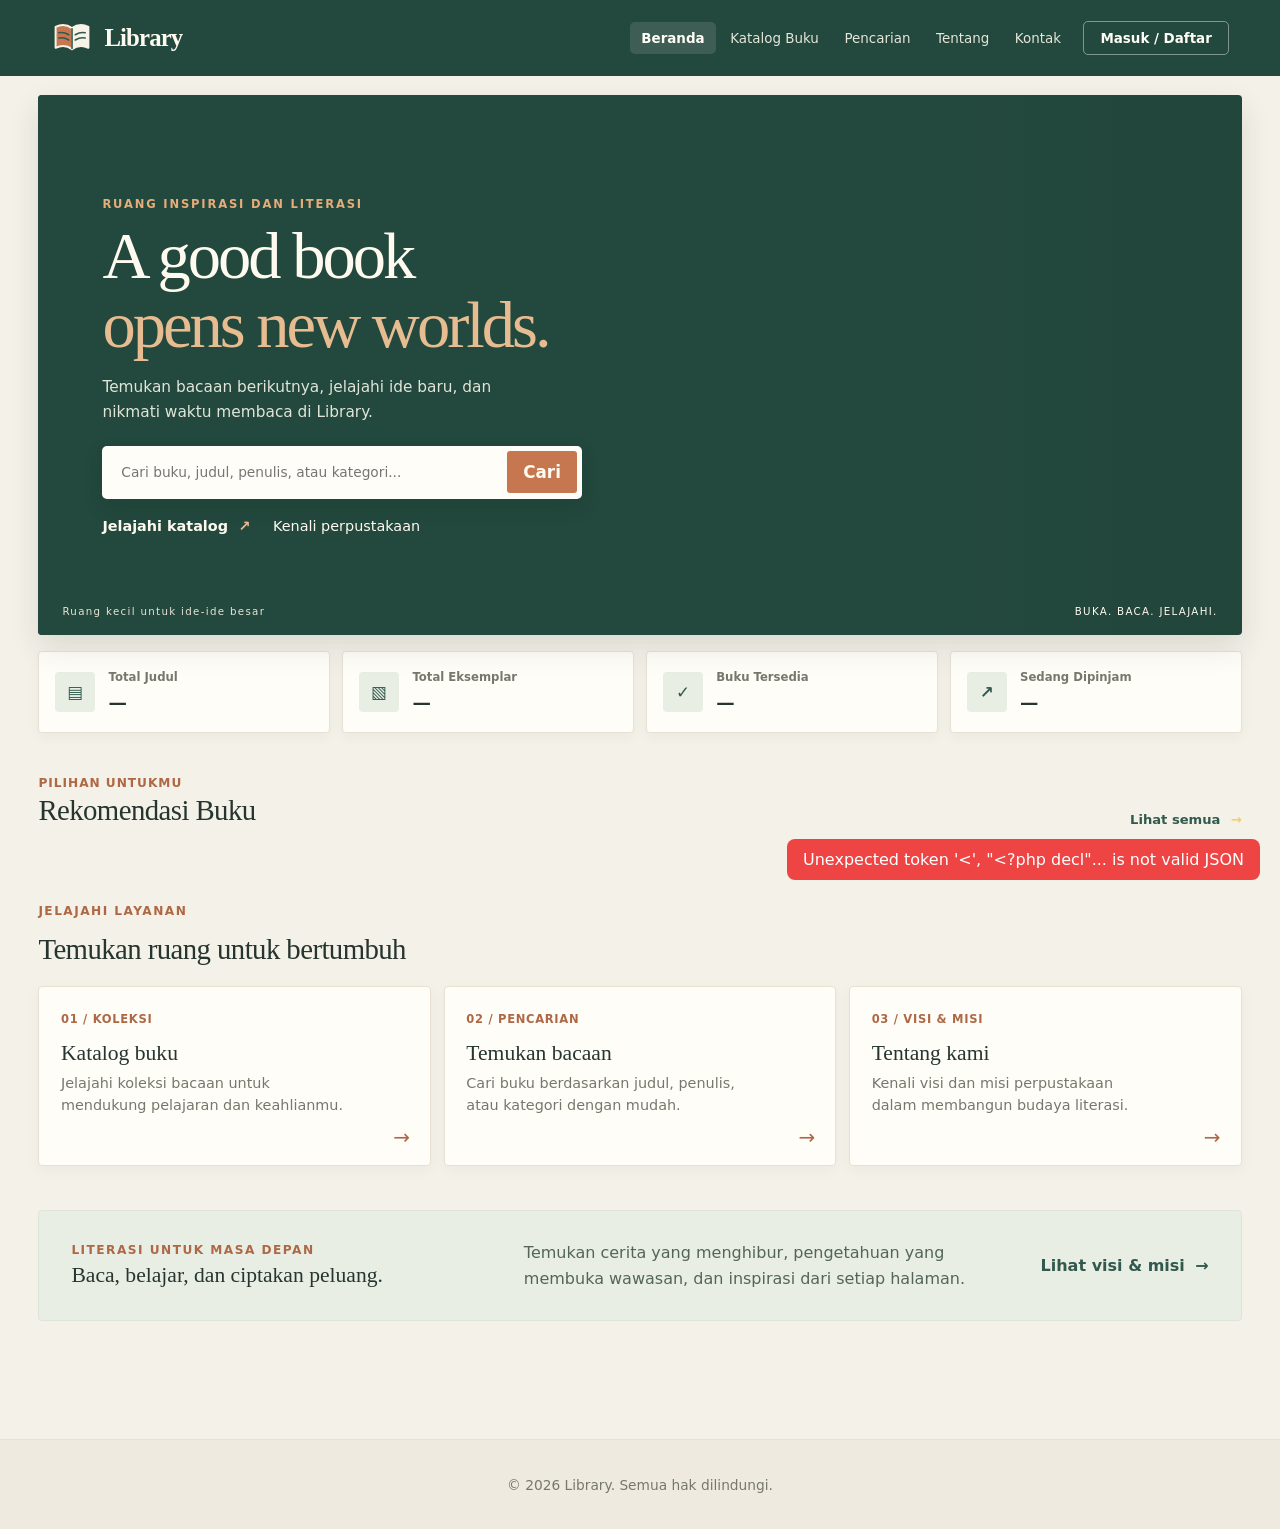
==== commit 38b8a69d: "Create generic Library website for Everyone Co-authored-by: Copilot <223556219+Copilot@users.noreply" ====
--- a/index.html
+++ b/index.html
@@ -3,15 +3,15 @@
 <head>
     <meta charset="UTF-8">
     <meta name="viewport" content="width=device-width, initial-scale=1.0">
-    <meta name="theme-color" content="#0c4c85">
-    <title>Libraryss - Perpustakaan SMKN 5 Tangerang</title>
+    <meta name="theme-color" content="#23483d">
+    <title>Library</title>
     <link rel="stylesheet" href="stle.css">
 </head>
 <body>
     <header id="site-header">
         <div class="brand-group">
-            <a class="site-logo" href="index.html" aria-label="Libraryss - Beranda"><img src="logo-libraryss.svg" alt="Logo Libraryss"></a>
-            <h1>Libraryss<small>PERPUSTAKAAN SMKN 5 TANGERANG</small></h1>
+            <a class="site-logo" href="index.html" aria-label="Library - Beranda"><img src="logo.svg" alt="Logo buku"></a>
+            <h1>Library</h1>
         </div>
         <nav>
             <ul>
@@ -30,8 +30,8 @@
             <div class="home-hero-shade"></div>
             <div class="home-hero-copy">
                 <p class="home-eyebrow">Ruang inspirasi dan literasi</p>
-                <h2 id="home-title">Selamat Datang di<br><span>Libraryss</span></h2>
-                <p class="home-intro">Perpustakaan digital SMKN 5 Tangerang untuk menemukan bacaan, ide, dan inspirasi baru setiap hari.</p>
+                <h2 id="home-title">A good book<br><span>opens new worlds.</span></h2>
+                <p class="home-intro">Temukan bacaan berikutnya, jelajahi ide baru, dan nikmati waktu membaca di Library.</p>
                 <form class="home-search" action="pencarian.html" method="get" role="search">
                     <label class="visually-hidden" for="home-search-input">Cari judul, penulis, atau kategori</label>
                     <input id="home-search-input" name="q" type="search" placeholder="Cari buku, judul, penulis, atau kategori..." autocomplete="off">
@@ -42,7 +42,7 @@
                     <a href="tentang.html" class="home-text-link home-about-link">Kenali perpustakaan</a>
                 </div>
             </div>
-            <div class="home-hero-caption"><span>Temukan cerita dan pengetahuan baru setiap hari</span><span>SMKN 5 TANGERANG</span></div>
+            <div class="home-hero-caption"><span>Ruang kecil untuk ide-ide besar</span><span>BUKA. BACA. JELAJAHI.</span></div>
         </section>
 
         <section class="home-stats" aria-label="Ringkasan koleksi perpustakaan">
@@ -92,12 +92,12 @@
                 <p class="home-eyebrow">Literasi untuk masa depan</p>
                 <h2 id="news-title">Baca, belajar, dan ciptakan peluang.</h2>
             </div>
-            <p>Perpustakaan SMKN 5 Tangerang mendukung proses belajar dan pengembangan kompetensi melalui akses bacaan dan informasi.</p>
+            <p>Temukan cerita yang menghibur, pengetahuan yang membuka wawasan, dan inspirasi dari setiap halaman.</p>
             <a class="home-news-link" href="tentang.html">Lihat visi &amp; misi <span aria-hidden="true">&#8594;</span></a>
         </section>
     </main>
     <footer>
-        <p>&copy; 2026 Libraryss · Perpustakaan SMKN 5 Tangerang. Semua hak dilindungi.</p>
+        <p>&copy; 2026 Library. Semua hak dilindungi.</p>
     </footer>
     <script src="script.js"></script>
 </body>
--- a/stle.css
+++ b/stle.css
@@ -803,7 +803,7 @@
     min-height:310px;
     place-items:center;
     overflow:hidden;
-    background:url("https://smkn5tangerangkota.sch.id/uploads/article/sekolah_smkn5tng_vQ1RDtiwEf.jpg") center 50%/cover;
+    background:url("https://images.unsplash.com/photo-1507842217343-583bb7270b66?auto=format&fit=crop&w=1800&q=85") center 50%/cover;
     color:#fff;
     text-align:center;
 }
@@ -896,7 +896,7 @@
     .profile-sidebar nav{ grid-template-columns:1fr }
 }
 
-/* SMKN 5 Tangerang visual identity */
+/* Library visual identity */
 :root{
     --bg:#f3f7ff;
     --card:#ffffff;
@@ -1111,7 +1111,7 @@
     .shortcut-link:hover{ transform:none }
 }
 
-/* Libraryss dashboard refresh */
+/* Library alternative interface */
 :root{
     --bg:#f4f8fd;
     --card:#fff;
@@ -1445,4 +1445,300 @@
     .home-stat-card{ grid-template-columns:34px minmax(0,1fr); column-gap:.45rem }
     .home-book-card img{ height:130px }
     .admin-stats{ grid-template-columns:1fr 1fr }
+}
+
+/* Library duplicate: warm editorial theme */
+:root{
+    --bg:#f4f1e8;
+    --card:#fffdf8;
+    --accent:#31594e;
+    --accent-2:#497968;
+    --success:#39805b;
+    --muted:#77776c;
+}
+body{
+    background:#f4f1e8;
+    color:#26352f;
+}
+header#site-header{
+    min-height:76px;
+    padding:.65rem clamp(1rem,4vw,3.8rem);
+    background:#23483d;
+    box-shadow:none;
+}
+.brand-group{ gap:.7rem }
+.site-logo{
+    flex-basis:42px;
+    width:42px;
+    height:42px;
+    overflow:visible;
+    border:0;
+    border-radius:0;
+    background:transparent;
+    box-shadow:none;
+}
+.site-logo img{ object-fit:contain }
+header h1{
+    display:block;
+    color:#fffaf0;
+    font-family:Georgia,'Times New Roman',serif;
+    font-size:1.55rem;
+    font-weight:600;
+    letter-spacing:-.035em;
+}
+header h1 small{ display:none }
+nav ul{ gap:.2rem }
+nav a{
+    padding:.55rem .7rem;
+    border-radius:5px;
+    color:#e4e6d9;
+    font-size:.84rem;
+    font-weight:500;
+}
+nav a:hover, nav a.active{ background:rgba(255,255,255,.12); color:#fffdf5 }
+#nav-auth{ margin-left:.5rem }
+#nav-auth > a{
+    padding-inline:1rem;
+    border:1px solid rgba(255,255,255,.42);
+    border-radius:5px;
+    background:transparent;
+    color:#fffdf5;
+}
+#nav-auth > a:hover{ background:#fffdf5; color:#23483d }
+.user-greet{ color:#fffdf5 }
+main{ width:min(100%,1240px) }
+.home-main{ width:min(100%,1440px); padding:1.2rem clamp(1rem,3vw,2.7rem) 3.2rem }
+.home-hero{
+    min-height:clamp(410px,50vw,540px);
+    border:0;
+    border-radius:4px;
+    background:#23483d;
+    box-shadow:0 12px 30px rgba(35,52,43,.12);
+}
+.home-hero-image{
+    clip-path:polygon(48% 0,100% 0,100% 100%,42% 100%);
+    object-position:center 55%;
+}
+.home-hero-shade{
+    background:linear-gradient(90deg,#23483d 0%,#23483d 35%,rgba(35,72,61,.96) 46%,rgba(35,72,61,.16) 76%,rgba(25,41,33,.08) 100%);
+}
+.home-hero-copy{
+    width:min(700px,66%);
+    padding:3.3rem clamp(1.5rem,5vw,5rem);
+    text-align:left;
+}
+.home-hero-copy .home-eyebrow{
+    color:#e6ad7a;
+    font-family:Inter,system-ui,sans-serif;
+    font-size:.72rem;
+    letter-spacing:.16em;
+}
+.home-hero-copy h2{
+    max-width:620px;
+    color:#fffaf0;
+    font-family:Georgia,'Times New Roman',serif;
+    font-size:clamp(2.6rem,5.2vw,4.7rem);
+    font-weight:500;
+    letter-spacing:-.045em;
+    line-height:1.04;
+}
+.home-hero-copy h2 span{ color:#e8bc91 }
+.home-intro{ max-width:440px; margin:.95rem 0 1.3rem; color:#e1e5d9; font-size:.96rem }
+.home-search{
+    width:min(100%,480px);
+    margin:1.2rem 0 1rem;
+    padding:.27rem;
+    border:1px solid rgba(255,255,255,.5);
+    border-radius:5px;
+    background:#fffdf8;
+    box-shadow:0 8px 20px rgba(20,33,26,.14);
+}
+.home-search input{ padding:.65rem .85rem; color:#26352f; font-size:.86rem }
+.home-search .btn-primary{
+    min-width:70px;
+    border-radius:3px;
+    background:#c77750;
+    color:#fffaf0;
+}
+.home-search .btn-primary:hover{ background:#ad603d }
+.home-hero .home-text-link{ color:#fffaf0 }
+.home-hero .home-text-link span{ color:#e8bc91 }
+.home-hero-caption{
+    right:1.5rem;
+    bottom:1.15rem;
+    left:1.5rem;
+    color:#fffaf0;
+    font-size:.64rem;
+    letter-spacing:.13em;
+}
+.home-hero-caption span:first-child{ color:#e8e4d7 }
+.home-stats{ gap:.75rem; margin:1rem 0 2.7rem }
+.home-stat-card{
+    border-color:#e8e1d3;
+    border-radius:4px;
+    background:#fffdf8;
+    box-shadow:0 4px 13px rgba(44,55,43,.045);
+}
+.home-stat-icon{ border-radius:4px; background:#e9eee4; color:#31594e }
+.home-stat-card > span:nth-child(2){ color:#77776c }
+.home-stat-card strong{ color:#26352f }
+.home-featured{ margin-bottom:2.7rem }
+.home-featured .home-eyebrow, .home-shortcuts .home-eyebrow{ color:#ae6846 }
+.home-featured .home-section-heading h2, .home-section-heading h2{
+    color:#26352f;
+    font-family:Georgia,'Times New Roman',serif;
+    font-size:1.8rem;
+    font-weight:500;
+    letter-spacing:-.02em;
+}
+.home-featured .home-text-link{ color:#31594e }
+.home-book-grid{ gap:.8rem }
+.home-book-card{
+    padding:.65rem;
+    border-color:#e8e1d3;
+    border-radius:4px;
+    background:#fffdf8;
+    box-shadow:0 4px 13px rgba(44,55,43,.045);
+}
+.home-book-card:hover{ box-shadow:0 10px 20px rgba(44,55,43,.12) }
+.home-book-card img{ border-radius:2px; background:#eee9dd }
+.home-book-card strong{ color:#26352f; font-family:Georgia,'Times New Roman',serif; font-size:.94rem }
+.home-book-card span{ color:#77776c }
+.home-book-card small{ border-radius:3px; background:#e8efe7; color:#31594e }
+.home-book-card small.is-borrowed{ background:#f5e9dd; color:#9b5938 }
+.home-shortcuts{ padding:1.2rem 0 2.8rem }
+.shortcut-grid{ gap:.8rem }
+.shortcut-link, .shortcut-link + .shortcut-link{
+    min-height:180px;
+    border-color:#e8e1d3;
+    border-radius:4px;
+    background:#fffdf8;
+    box-shadow:0 4px 13px rgba(44,55,43,.045);
+}
+.shortcut-link h3{
+    color:#26352f;
+    font-family:Georgia,'Times New Roman',serif;
+    font-size:1.35rem;
+    font-weight:500;
+}
+.shortcut-number, .shortcut-arrow{ color:#ae6846 }
+.home-news{
+    border:1px solid #dfe4d8;
+    border-radius:4px;
+    background:#e9eee4;
+    box-shadow:none;
+    color:#26352f;
+}
+.home-news h2{ color:#26352f; font-family:Georgia,'Times New Roman',serif; font-weight:500 }
+.home-news .home-eyebrow{ color:#ae6846 }
+.home-news > p{ color:#53645a }
+.home-news-link{ color:#31594e }
+footer:not(.about-footer){
+    border-color:#e8e1d3;
+    background:#eeeae0;
+    color:#77776c;
+}
+.eyebrow, .shortcut-number{ color:#ae6846 }
+.btn-primary{
+    border-radius:4px;
+    background:#31594e;
+    color:#fffdf8;
+}
+.btn-primary:hover{ background:#24483d }
+.btn-secondary{
+    border-color:#dfe4d8;
+    border-radius:4px;
+    background:#e9eee4;
+    color:#31594e;
+}
+.btn-secondary:hover{ background:#dce6da }
+.btn-danger{ border-radius:4px }
+button:focus-visible, a:focus-visible, input:focus-visible, select:focus-visible{ outline-color:#c77750 }
+input:focus, select:focus{ border-color:#8eaa91; box-shadow:0 0 0 3px rgba(49,89,78,.12) }
+.catalog-panel, .search-results-panel, .profile-summary, .report-section, .user-management,
+.catalog-categories, .buku.card, .access-denied, .auth-layout{
+    border-color:#e8e1d3;
+    border-radius:5px;
+    background:#fffdf8;
+    box-shadow:0 6px 20px rgba(44,55,43,.055);
+}
+.catalog-categories{ background:#f8f5ed }
+.category-filter.active{ border-radius:3px; background:#31594e }
+.catalog-results .buku.card{ border-radius:4px }
+.catalog-results .buku.card img{ border-radius:2px }
+.genre-badge{ border-radius:3px; background:#e9eee4; color:#31594e }
+.search-hero{
+    background-image:linear-gradient(90deg,rgba(24,56,46,.86),rgba(24,56,46,.64)),url("https://images.unsplash.com/photo-1507842217343-583bb7270b66?auto=format&fit=crop&w=1800&q=80");
+}
+.search-hero .eyebrow{ color:#efd0ad }
+.search-hero .search-row button{ border-radius:3px; background:#c77750 }
+.profile-sidebar, .admin-sidebar{ border-radius:4px; background:#23483d }
+.profile-sidebar .profile-menu-link:hover, .profile-sidebar .profile-menu-link.active,
+.admin-sidebar .admin-menu-link:hover, .admin-sidebar .admin-menu-link.active{ background:#497968 }
+.profile-avatar{ background:#31594e }
+.profile-content .profile-avatar{ background:#e9eee4; color:#31594e }
+.admin-stat, .report-table-wrap, .admin-dashboard-content .report-section{
+    border-color:#e8e1d3;
+    border-radius:4px;
+    background:#fffdf8;
+    box-shadow:0 4px 15px rgba(44,55,43,.05);
+}
+.admin-stat::before{ border-radius:4px; background:#e9eee4; color:#31594e }
+.admin-stat > span{ color:#77776c }
+.admin-stat strong{ color:#26352f }
+.report-table th{ background:#f0ede4; color:#526156 }
+.report-table td{ border-color:#eee9df }
+.auth-page{ background:#f4f1e8 }
+.auth-layout{ overflow:hidden }
+.auth-brand-panel{ background:#23483d; color:#fffaf0 }
+.auth-brand-panel img{ border-radius:4px; background:transparent }
+.auth-brand-panel h2{ color:#fffaf0; font-family:Georgia,'Times New Roman',serif; font-size:1.65rem; font-weight:500 }
+.auth-brand-panel p{ color:#e1e5d9 }
+.auth-card{ background:#fffdf8 }
+.auth-card h2{ color:#26352f; font-family:Georgia,'Times New Roman',serif; font-weight:500 }
+.auth-card .eyebrow{ color:#ae6846 }
+.auth-options a, .auth-card .muted a, .text-link{ color:#31594e }
+.auth-card form .btn-primary{ border-radius:4px }
+.about-hero{
+    background:
+        linear-gradient(90deg,rgba(24,56,46,.78),rgba(24,56,46,.48)),
+        url("https://images.unsplash.com/photo-1507842217343-583bb7270b66?auto=format&fit=crop&w=1800&q=85") center 48%/cover;
+}
+.about-hero .eyebrow{ color:#efd0ad }
+.about-hero h2{ color:#fffaf0 }
+.about-values article, .about-values article + article{ border-color:#e8e1d3; border-radius:4px; background:#fffdf8; box-shadow:0 5px 16px rgba(44,55,43,.05) }
+.about-values h3{ color:#26352f; font-family:Georgia,'Times New Roman',serif; font-size:1.2rem; font-weight:500 }
+.about-icon{ border-radius:4px; background:#e9eee4; color:#31594e }
+.about-footer{ background:#23483d }
+.admin-sidebar-brand{ color:#fffaf0 }
+.admin-sidebar-brand img{ border-radius:0 }
+.admin-page .page-heading h2, .page-heading h2, .section-heading h2{ color:#26352f }
+.home-book-card:focus-visible{ outline-offset:3px }
+
+@media (max-width:640px){
+    header#site-header{ padding:.65rem .8rem }
+    .site-logo{ flex-basis:38px; width:38px; height:38px }
+    header h1{ font-size:1.35rem }
+    nav ul{ scrollbar-width:none }
+    nav ul::-webkit-scrollbar{ display:none }
+    .home-main{ padding:.75rem .7rem 2rem }
+    .home-hero{ min-height:495px; border-radius:4px }
+    .home-hero-image{ clip-path:none; object-position:60% center; opacity:.34 }
+    .home-hero-shade{ background:linear-gradient(90deg,rgba(35,72,61,.96),rgba(35,72,61,.82)) }
+    .home-hero-copy{ width:100%; padding:2.6rem 1.2rem 4rem }
+    .home-hero-copy h2{ font-size:clamp(2.45rem,10vw,3.4rem) }
+    .home-intro{ color:#eef0e5; font-size:.9rem }
+    .home-hero-caption{ color:#fffaf0; font-size:.55rem }
+    .home-hero-caption span:first-child{ display:none }
+    .home-stats{ grid-template-columns:repeat(2,minmax(0,1fr)); gap:.55rem; margin:.8rem 0 2rem }
+    .home-stat-card{ min-height:74px; padding:.7rem }
+    .home-stat-icon{ width:34px; height:34px }
+    .home-book-grid{ grid-template-columns:repeat(2,minmax(0,1fr)); gap:.6rem }
+    .home-book-card{ padding:.6rem }
+    .home-book-card img{ height:150px }
+    .home-featured .home-section-heading h2, .home-section-heading h2{ font-size:1.45rem }
+    .home-shortcuts{ padding:1rem 0 2rem }
+    .home-news{ grid-template-columns:1fr; gap:.9rem }
+    .search-hero{ background-image:linear-gradient(90deg,rgba(24,56,46,.88),rgba(24,56,46,.76)),url("https://images.unsplash.com/photo-1507842217343-583bb7270b66?auto=format&fit=crop&w=1200&q=80") }
+    .admin-stat{ min-height:112px }
 }
